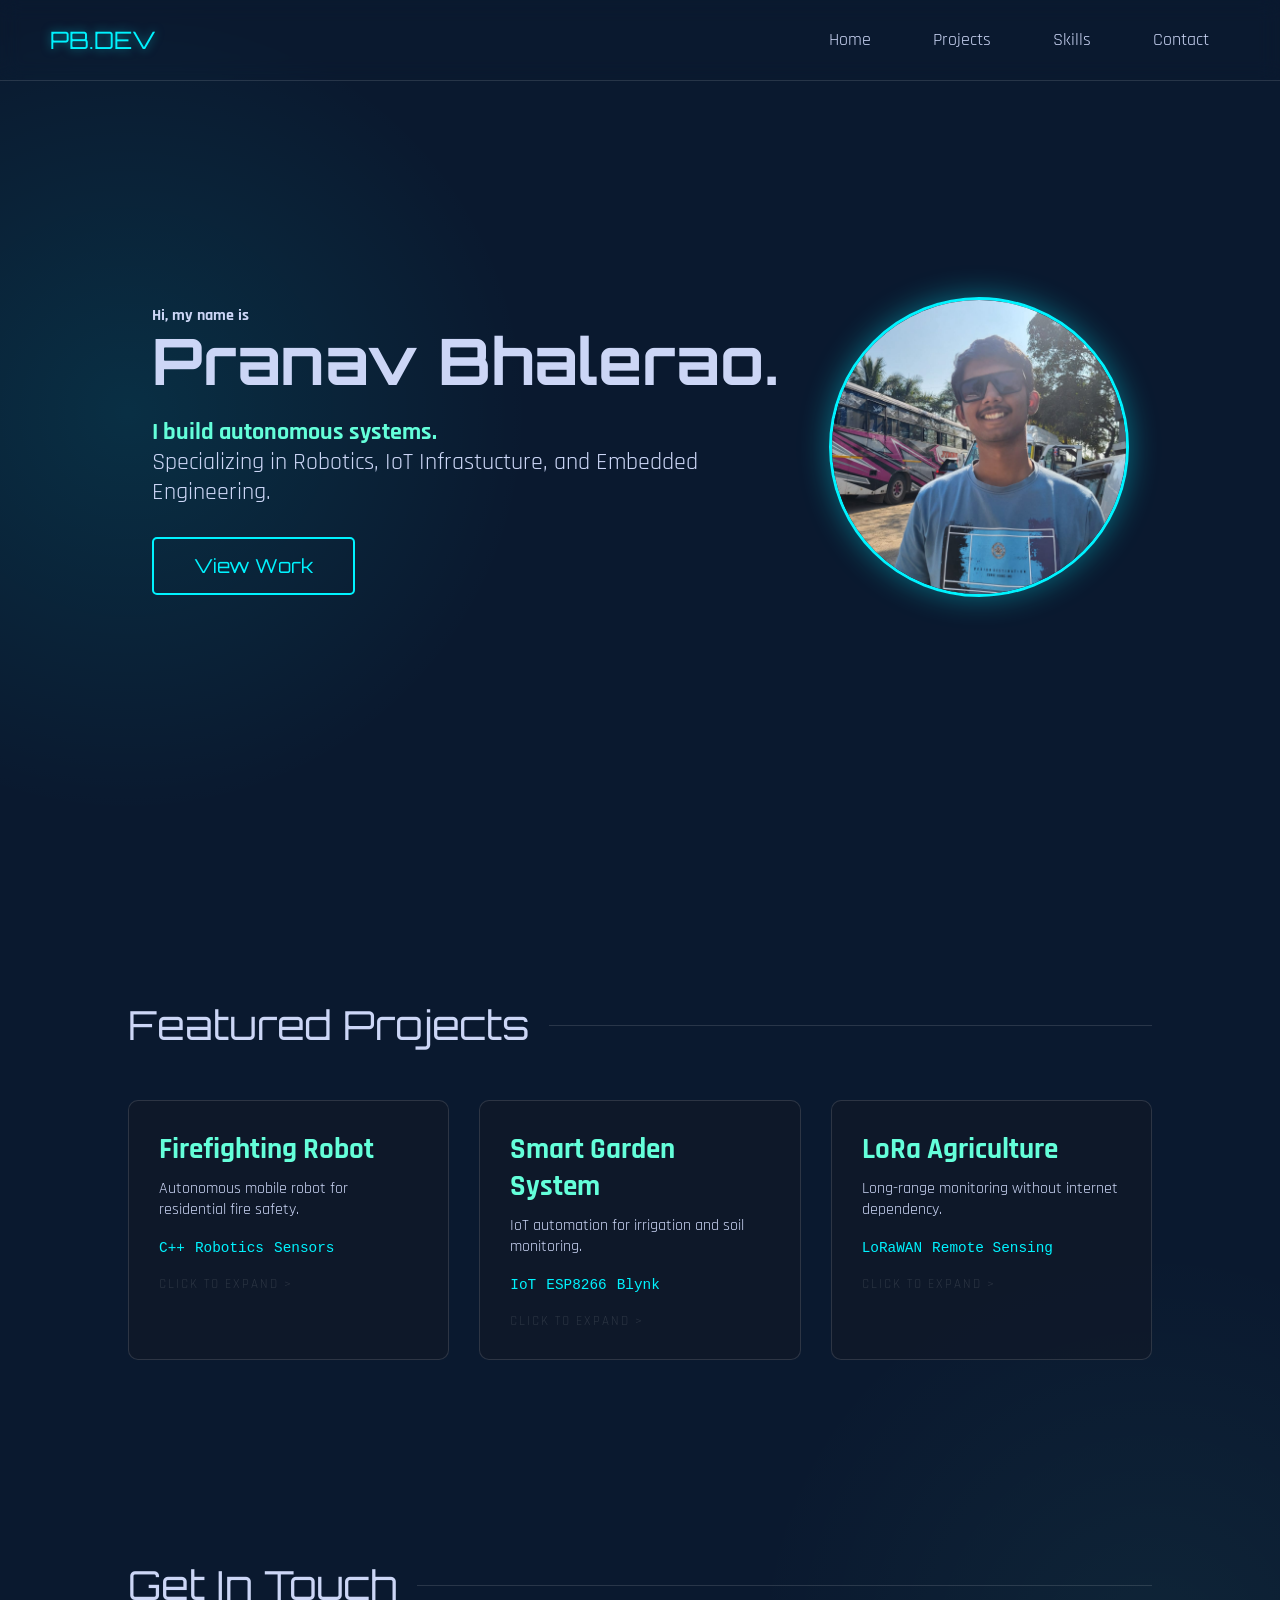
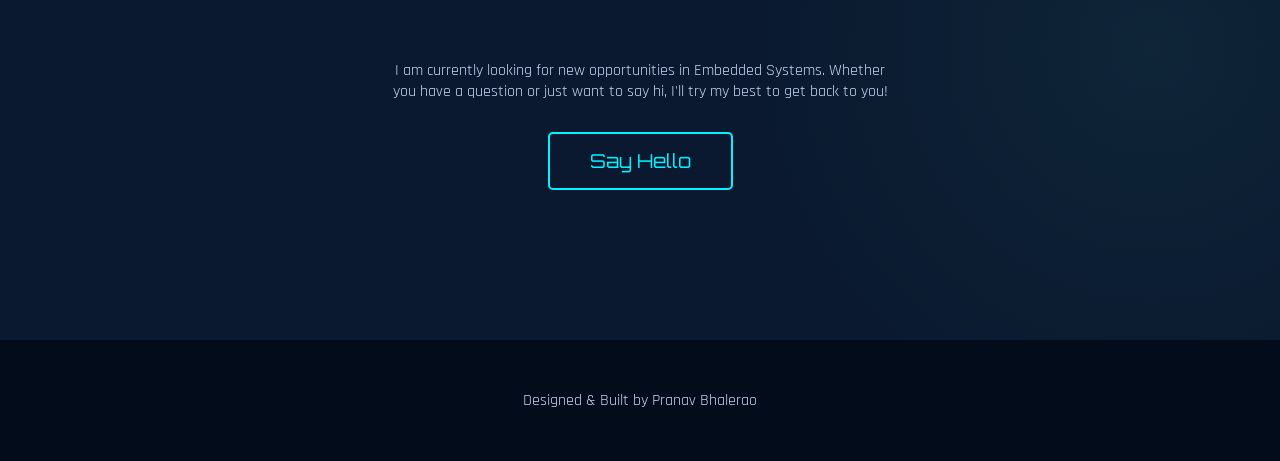
==== index.html @ f773517e "My Portfolio website" ====
<!DOCTYPE html>
<html lang="en">
<head>
    <meta charset="UTF-8">
    <meta name="viewport" content="width=device-width, initial-scale=1.0">
    <title>Pranav Bhalerao | Engineering Portfolio</title>
    <link href="https://fonts.googleapis.com/css2?family=Orbitron:wght@400;700&family=Rajdhani:wght@300;500;700&display=swap" rel="stylesheet">
    <style>
        :root {
            --neon-blue: #00f3ff;
            --deep-blue: #0a192f;
            --glass-bg: rgba(17, 25, 40, 0.75);
            --glass-border: rgba(255, 255, 255, 0.125);
            --text-main: #ccd6f6;
            --text-highlight: #64ffda;
        }

        * {
            margin: 0;
            padding: 0;
            box-sizing: border-box;
        }

        body {
            background-color: var(--deep-blue);
            color: var(--text-main);
            font-family: 'Rajdhani', sans-serif;
            overflow-x: hidden;
            background-image: 
                radial-gradient(circle at 10% 20%, rgba(0, 243, 255, 0.1) 0%, transparent 20%),
                radial-gradient(circle at 90% 80%, rgba(100, 255, 218, 0.05) 0%, transparent 20%);
        }

        /* --- NAVIGATION TABS --- */
        nav {
            position: fixed;
            top: 0;
            width: 100%;
            padding: 20px 50px;
            display: flex;
            justify-content: space-between;
            align-items: center;
            z-index: 1000;
            backdrop-filter: blur(10px);
            border-bottom: 1px solid var(--glass-border);
        }

        .logo {
            font-family: 'Orbitron', sans-serif;
            font-size: 1.5rem;
            color: var(--neon-blue);
            text-shadow: 0 0 10px rgba(0, 243, 255, 0.5);
        }

        .nav-tabs {
            display: flex;
            gap: 20px;
        }

        .nav-link {
            text-decoration: none;
            color: var(--text-main);
            font-size: 1.1rem;
            padding: 8px 20px;
            border: 1px solid transparent;
            border-radius: 4px;
            transition: all 0.3s ease;
            position: relative;
            overflow: hidden;
        }

        .nav-link::before {
            content: '';
            position: absolute;
            top: 0;
            left: -100%;
            width: 100%;
            height: 100%;
            background: linear-gradient(90deg, transparent, rgba(0, 243, 255, 0.2), transparent);
            transition: 0.5s;
        }

        .nav-link:hover::before {
            left: 100%;
        }

        .nav-link:hover {
            color: var(--neon-blue);
            border-color: var(--neon-blue);
            box-shadow: 0 0 15px rgba(0, 243, 255, 0.3);
            background: rgba(0, 243, 255, 0.05);
        }

        /* --- HERO SECTION --- */
        .hero {
            height: 100vh;
            display: flex;
            align-items: center;
            justify-content: center;
            gap: 50px;
            padding: 0 10%;
        }

        .hero-text h1 {
            font-family: 'Orbitron', sans-serif;
            font-size: 4rem;
            line-height: 1.1;
            margin-bottom: 20px;
        }

        .hero-text .highlight {
            color: var(--text-highlight);
        }

        .hero-text p {
            font-size: 1.5rem;
            max-width: 600px;
            margin-bottom: 30px;
        }

        .hero-img-container {
            position: relative;
        }

        .profile-img {
            width: 300px;
            height: 300px;
            object-fit: cover;
            border-radius: 50%;
            border: 3px solid var(--neon-blue);
            box-shadow: 0 0 30px rgba(0, 243, 255, 0.4);
            transition: transform 0.5s ease;
        }

        .profile-img:hover {
            transform: scale(1.05);
            box-shadow: 0 0 50px rgba(0, 243, 255, 0.6);
        }

        /* --- PROJECTS GRID --- */
        .section {
            padding: 100px 10%;
        }

        .section-title {
            font-family: 'Orbitron', sans-serif;
            font-size: 2.5rem;
            margin-bottom: 50px;
            display: flex;
            align-items: center;
            gap: 20px;
        }

        .section-title::after {
            content: "";
            height: 1px;
            flex-grow: 1;
            background: var(--glass-border);
        }

        .projects-grid {
            display: grid;
            grid-template-columns: repeat(auto-fit, minmax(300px, 1fr));
            gap: 30px;
        }

        .project-card {
            background: var(--glass-bg);
            border: 1px solid var(--glass-border);
            border-radius: 10px;
            padding: 30px;
            cursor: pointer;
            transition: all 0.3s ease;
            position: relative;
            overflow: hidden;
        }

        .project-card:hover {
            transform: translateY(-10px);
            border-color: var(--neon-blue);
            box-shadow: 0 10px 30px -10px rgba(2, 12, 27, 0.7);
        }

        .project-card h3 {
            font-size: 1.8rem;
            color: var(--text-highlight);
            margin-bottom: 10px;
        }

        .tech-tags {
            display: flex;
            flex-wrap: wrap;
            gap: 10px;
            margin-top: 20px;
            font-family: 'Share Tech Mono', monospace;
            font-size: 0.9rem;
            color: var(--neon-blue);
        }

        .click-hint {
            margin-top: 20px;
            font-size: 0.8rem;
            color: var(--glass-border);
            text-transform: uppercase;
            letter-spacing: 2px;
        }

        /* --- MODAL (POPUP) --- */
        .modal-overlay {
            position: fixed;
            top: 0;
            left: 0;
            width: 100%;
            height: 100%;
            background: rgba(0, 0, 0, 0.85);
            display: flex;
            justify-content: center;
            align-items: center;
            z-index: 2000;
            opacity: 0;
            pointer-events: none;
            transition: opacity 0.3s ease;
            backdrop-filter: blur(5px);
        }

        .modal-overlay.active {
            opacity: 1;
            pointer-events: auto;
        }

        .modal-content {
            background: #112240;
            width: 80%;
            max-width: 800px;
            padding: 40px;
            border-radius: 15px;
            border: 1px solid var(--neon-blue);
            box-shadow: 0 0 50px rgba(0, 243, 255, 0.2);
            transform: scale(0.9);
            transition: transform 0.3s ease;
            max-height: 90vh;
            overflow-y: auto;
        }

        .modal-overlay.active .modal-content {
            transform: scale(1);
        }

        .close-btn {
            position: absolute;
            top: 20px;
            right: 25px;
            font-size: 2rem;
            color: var(--text-highlight);
            cursor: pointer;
            transition: transform 0.2s;
        }

        .close-btn:hover {
            transform: rotate(90deg);
            color: #fff;
        }

        .modal-body h2 {
            font-family: 'Orbitron', sans-serif;
            color: var(--neon-blue);
            margin-bottom: 20px;
        }

        .modal-body h4 {
            color: var(--text-highlight);
            margin-top: 20px;
            margin-bottom: 10px;
        }

        .modal-body ul {
            padding-left: 20px;
            margin-bottom: 20px;
        }

        .modal-body li {
            margin-bottom: 5px;
        }

        /* --- CONTACT / FOOTER --- */
        footer {
            text-align: center;
            padding: 50px;
            background: #020c1b;
            margin-top: 50px;
        }

        .btn-main {
            padding: 15px 40px;
            background: transparent;
            border: 2px solid var(--neon-blue);
            color: var(--neon-blue);
            font-family: 'Orbitron', sans-serif;
            font-size: 1.2rem;
            text-decoration: none;
            border-radius: 5px;
            transition: all 0.3s ease;
            display: inline-block;
        }

        .btn-main:hover {
            background: rgba(0, 243, 255, 0.1);
            box-shadow: 0 0 20px rgba(0, 243, 255, 0.4);
        }

        /* Responsive */
        @media (max-width: 768px) {
            .hero { flex-direction: column-reverse; text-align: center; height: auto; padding-top: 120px;}
            .nav-tabs { display: none; } /* Could add hamburger menu for mobile */
            h1 { font-size: 2.5rem; }
        }
    </style>
</head>
<body>

    <nav>
        <div class="logo">PB.DEV</div>
        <div class="nav-tabs">
            <a href="#hero" class="nav-link">Home</a>
            <a href="#projects" class="nav-link">Projects</a>
            <a href="#about" class="nav-link">Skills</a>
            <a href="#contact" class="nav-link">Contact</a>
        </div>
    </nav>

    <section id="hero" class="hero">
        <div class="hero-text">
            <h4>Hi, my name is</h4>
            <h1>Pranav Bhalerao.</h1>
            <h2 class="highlight">I build autonomous systems.</h2>
            <p>Specializing in Robotics, IoT Infrastucture, and Embedded Engineering.</p>
            <a href="#projects" class="btn-main">View Work</a>
        </div>
        <div class="hero-img-container">
            <img src="myimg.jpeg" alt="Pranav Bhalerao" class="profile-img">
        </div>
    </section>

    <section id="projects" class="section">
        <div class="section-title">Featured Projects</div>
        
        <div class="projects-grid">
            
            <div class="project-card" onclick="openModal('modal1')">
                <h3>Firefighting Robot</h3>
                <p>Autonomous mobile robot for residential fire safety.</p>
                <div class="tech-tags">
                    <span>C++</span> <span>Robotics</span> <span>Sensors</span>
                </div>
                <div class="click-hint">Click to expand ></div>
            </div>

            <div class="project-card" onclick="openModal('modal2')">
                <h3>Smart Garden System</h3>
                <p>IoT automation for irrigation and soil monitoring.</p>
                <div class="tech-tags">
                    <span>IoT</span> <span>ESP8266</span> <span>Blynk</span>
                </div>
                <div class="click-hint">Click to expand ></div>
            </div>

            <div class="project-card" onclick="openModal('modal3')">
                <h3>LoRa Agriculture</h3>
                <p>Long-range monitoring without internet dependency.</p>
                <div class="tech-tags">
                    <span>LoRaWAN</span> <span>Remote Sensing</span>
                </div>
                <div class="click-hint">Click to expand ></div>
            </div>

        </div>
    </section>

    <section id="contact" class="section" style="text-align: center;">
        <div class="section-title" style="justify-content: center;">Get In Touch</div>
        <p style="max-width: 500px; margin: 0 auto 30px;">I am currently looking for new opportunities in Embedded Systems. Whether you have a question or just want to say hi, I'll try my best to get back to you!</p>
        <a href="mailto:pranav@example.com" class="btn-main">Say Hello</a>
    </section>

    <footer>
        <p>Designed & Built by Pranav Bhalerao</p>
    </footer>

    <div id="modal1" class="modal-overlay" onclick="closeModal('modal1')">
        <div class="modal-content" onclick="event.stopPropagation()">
            <span class="close-btn" onclick="closeModal('modal1')">&times;</span>
            <div class="modal-body">
                <h2>Autonomous Firefighting Robot</h2>
                <p><strong>Published IEEE Xplore | Presented at ICEAMST 2025</strong></p>
                <hr style="border: 0; border-top: 1px solid #333; margin: 15px 0;">
                
                <h4>Problem Statement</h4>
                <p>Traditional firefighting systems are expensive and require human intervention. Small residential fires need a quick, autonomous response to prevent escalation.</p>
                
                <h4>Solution</h4>
                <p>Designed a compact mobile robot that navigates confined spaces, detects fire via thermal/IR sensors, and activates a suppression mechanism automatically.</p>

                <h4>Key Outcomes</h4>
                <ul>
                    <li>Successfully built working prototype.</li>
                    <li>Reduced response time in simulated tests.</li>
                    <li>Research paper published in IEEE.</li>
                </ul>
            </div>
        </div>
    </div>

    <div id="modal2" class="modal-overlay" onclick="closeModal('modal2')">
        <div class="modal-content" onclick="event.stopPropagation()">
            <span class="close-btn" onclick="closeModal('modal2')">&times;</span>
            <div class="modal-body">
                <h2>Smart Garden Automated System</h2>
                <hr style="border: 0; border-top: 1px solid #333; margin: 15px 0;">
                
                <h4>Overview</h4>
                <p>An IoT-based automation project designed to monitor environmental conditions and automate irrigation for plants to reduce water wastage.</p>
                
                <h4>Hardware Used</h4>
                <ul>
                    <li>ESP8266 Microcontroller</li>
                    <li>Soil Moisture Sensor & DHT11</li>
                    <li>Water Pumps</li>
                </ul>

                <h4>Features</h4>
                <p>Real-time dashboard via Blynk, auto-shutoff for water conservation, and LCD status display.</p>
            </div>
        </div>
    </div>

    <div id="modal3" class="modal-overlay" onclick="closeModal('modal3')">
        <div class="modal-content" onclick="event.stopPropagation()">
            <span class="close-btn" onclick="closeModal('modal3')">&times;</span>
            <div class="modal-body">
                <h2>LoRa-Based Remote Agriculture</h2>
                <hr style="border: 0; border-top: 1px solid #333; margin: 15px 0;">
                
                <h4>The Challenge</h4>
                <p>Remote agricultural fields often lack Wi-Fi or cellular coverage, making standard IoT monitoring impossible.</p>
                
                <h4>The Innovation</h4>
                <p>Used LoRa (Long Range) communication technology to transmit sensor data over kilometers without needing the internet. The system involves a Transmitter Node in the field and a Receiver Node at the base station.</p>

                <h4>Skills Demonstrated</h4>
                <ul>
                    <li>Wireless Communication Protocols</li>
                    <li>Low-power embedded design</li>
                    <li>System Architecture</li>
                </ul>
            </div>
        </div>
    </div>

    <script>
        function openModal(modalId) {
            document.getElementById(modalId).classList.add('active');
            document.body.style.overflow = 'hidden'; // Stop background scrolling
        }

        function closeModal(modalId) {
            document.getElementById(modalId).classList.remove('active');
            document.body.style.overflow = 'auto'; // Restore scrolling
        }

        // Close modal if escape key is pressed
        document.addEventListener('keydown', function(event) {
            if (event.key === "Escape") {
                const modals = document.querySelectorAll('.modal-overlay');
                modals.forEach(modal => modal.classList.remove('active'));
                document.body.style.overflow = 'auto';
            }
        });
    </script>
</body>
</html>
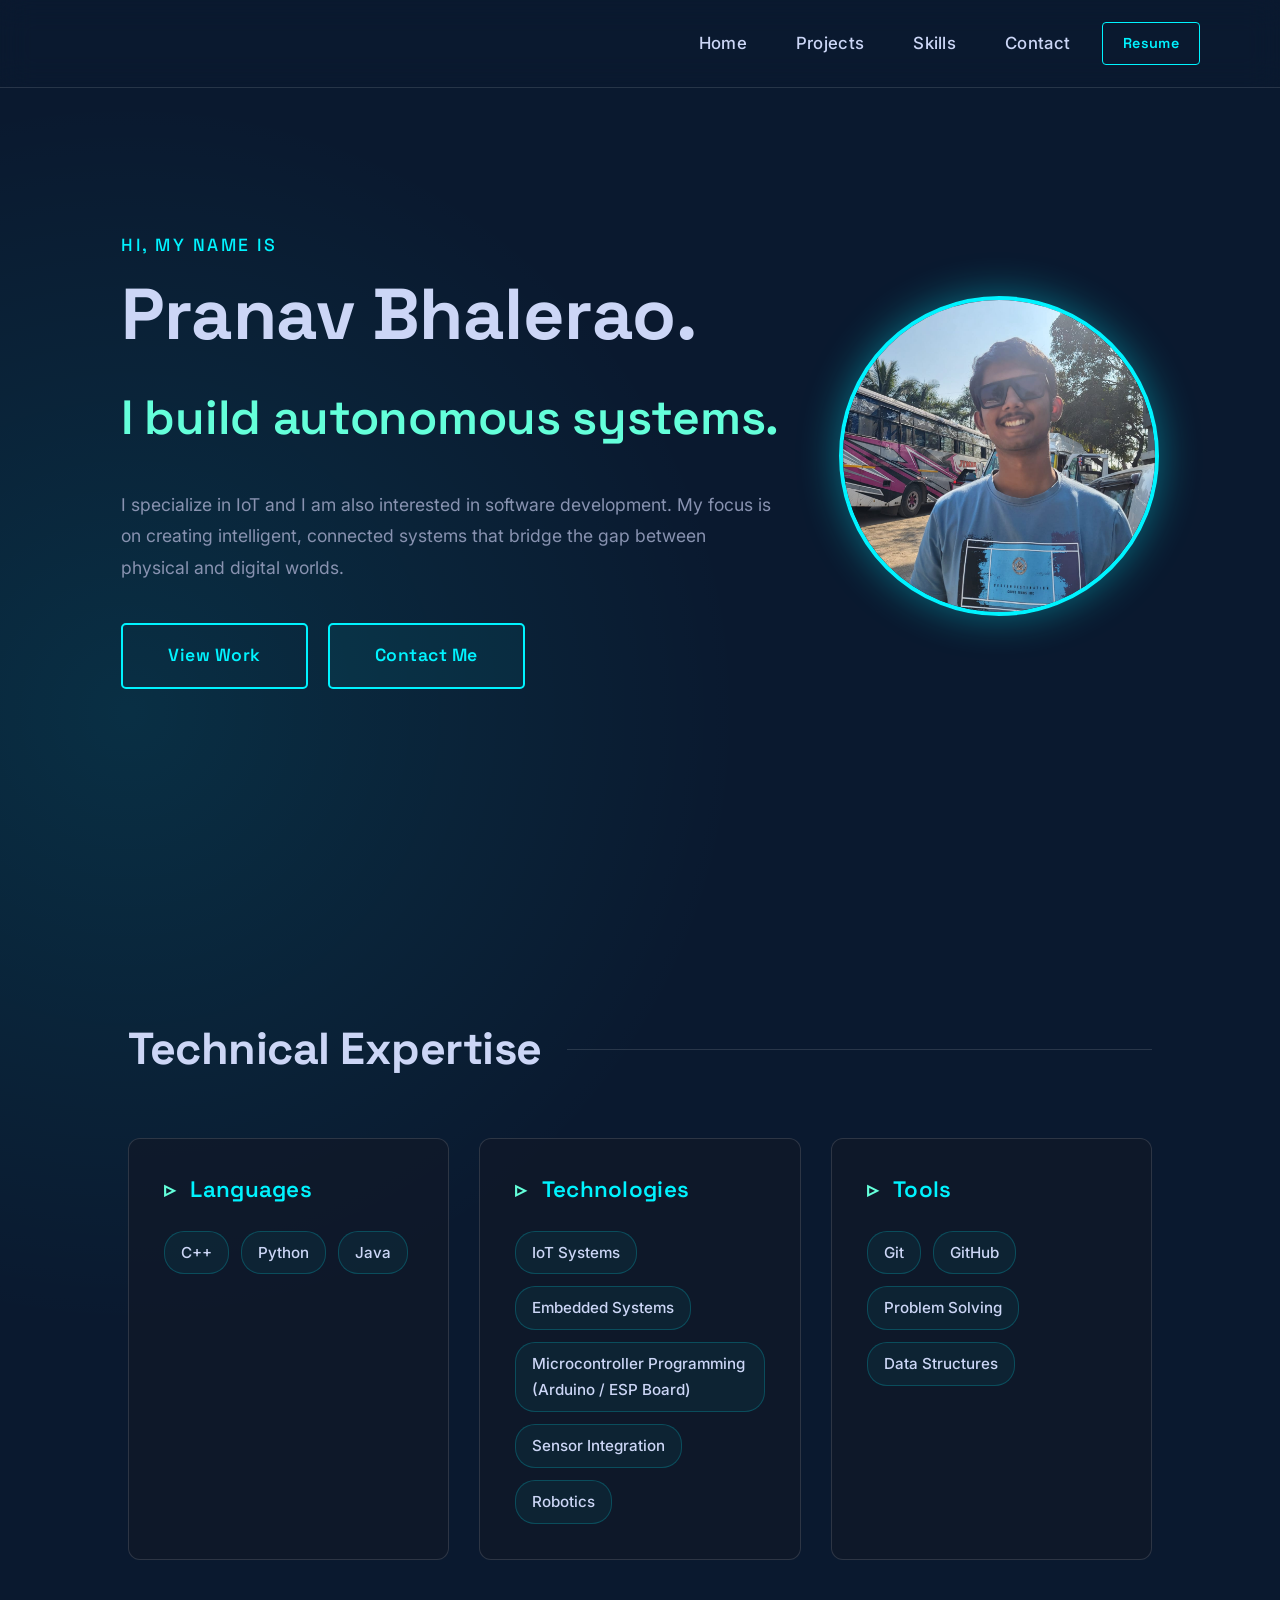
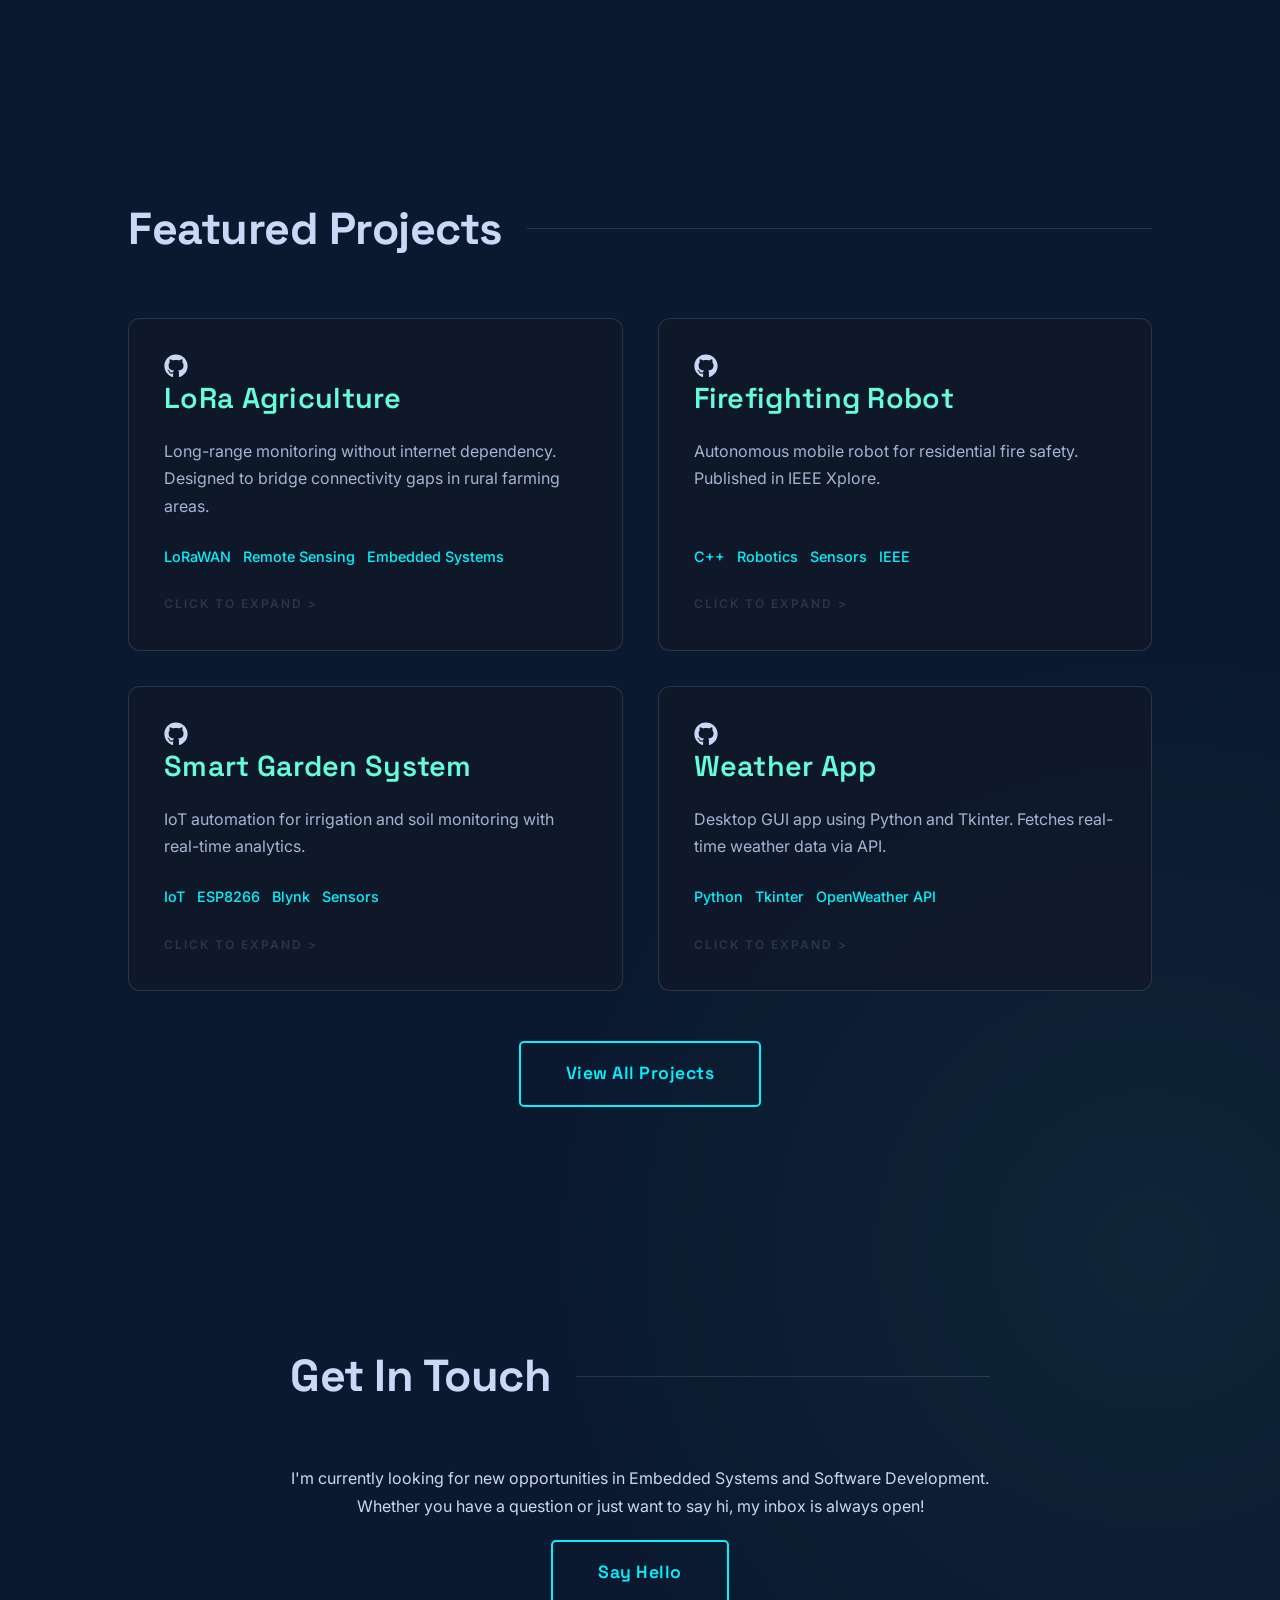
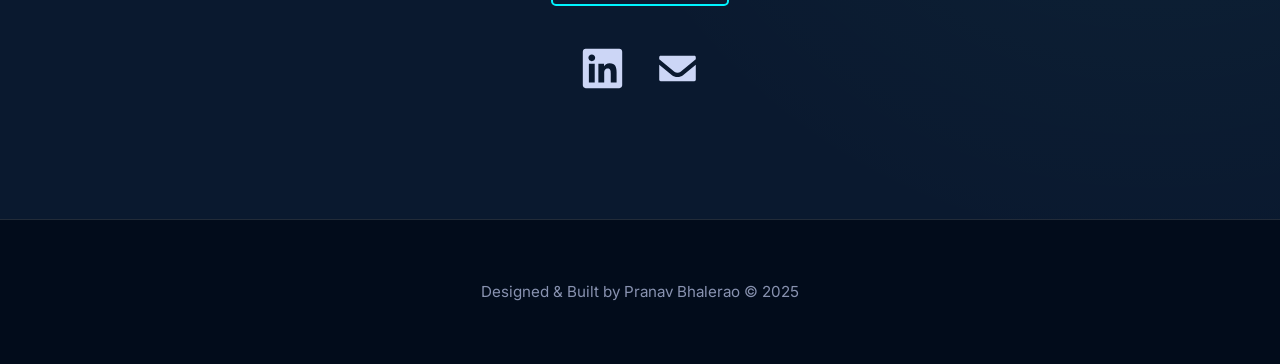
==== commit 2b6eed2f: "Made it more readble" ====
--- a/index.html
+++ b/index.html
@@ -3,328 +3,36 @@
 <head>
     <meta charset="UTF-8">
     <meta name="viewport" content="width=device-width, initial-scale=1.0">
-    <title>Pranav Bhalerao | Engineering Portfolio</title>
-    <link href="https://fonts.googleapis.com/css2?family=Orbitron:wght@400;700&family=Rajdhani:wght@300;500;700&display=swap" rel="stylesheet">
-    <style>
-        :root {
-            --neon-blue: #00f3ff;
-            --deep-blue: #0a192f;
-            --glass-bg: rgba(17, 25, 40, 0.75);
-            --glass-border: rgba(255, 255, 255, 0.125);
-            --text-main: #ccd6f6;
-            --text-highlight: #64ffda;
-        }
-
-        * {
-            margin: 0;
-            padding: 0;
-            box-sizing: border-box;
-        }
-
-        body {
-            background-color: var(--deep-blue);
-            color: var(--text-main);
-            font-family: 'Rajdhani', sans-serif;
-            overflow-x: hidden;
-            background-image: 
-                radial-gradient(circle at 10% 20%, rgba(0, 243, 255, 0.1) 0%, transparent 20%),
-                radial-gradient(circle at 90% 80%, rgba(100, 255, 218, 0.05) 0%, transparent 20%);
-        }
-
-        /* --- NAVIGATION TABS --- */
-        nav {
-            position: fixed;
-            top: 0;
-            width: 100%;
-            padding: 20px 50px;
-            display: flex;
-            justify-content: space-between;
-            align-items: center;
-            z-index: 1000;
-            backdrop-filter: blur(10px);
-            border-bottom: 1px solid var(--glass-border);
-        }
-
-        .logo {
-            font-family: 'Orbitron', sans-serif;
-            font-size: 1.5rem;
-            color: var(--neon-blue);
-            text-shadow: 0 0 10px rgba(0, 243, 255, 0.5);
-        }
-
-        .nav-tabs {
-            display: flex;
-            gap: 20px;
-        }
-
-        .nav-link {
-            text-decoration: none;
-            color: var(--text-main);
-            font-size: 1.1rem;
-            padding: 8px 20px;
-            border: 1px solid transparent;
-            border-radius: 4px;
-            transition: all 0.3s ease;
-            position: relative;
-            overflow: hidden;
-        }
-
-        .nav-link::before {
-            content: '';
-            position: absolute;
-            top: 0;
-            left: -100%;
-            width: 100%;
-            height: 100%;
-            background: linear-gradient(90deg, transparent, rgba(0, 243, 255, 0.2), transparent);
-            transition: 0.5s;
-        }
-
-        .nav-link:hover::before {
-            left: 100%;
-        }
-
-        .nav-link:hover {
-            color: var(--neon-blue);
-            border-color: var(--neon-blue);
-            box-shadow: 0 0 15px rgba(0, 243, 255, 0.3);
-            background: rgba(0, 243, 255, 0.05);
-        }
-
-        /* --- HERO SECTION --- */
-        .hero {
-            height: 100vh;
-            display: flex;
-            align-items: center;
-            justify-content: center;
-            gap: 50px;
-            padding: 0 10%;
-        }
-
-        .hero-text h1 {
-            font-family: 'Orbitron', sans-serif;
-            font-size: 4rem;
-            line-height: 1.1;
-            margin-bottom: 20px;
-        }
-
-        .hero-text .highlight {
-            color: var(--text-highlight);
-        }
-
-        .hero-text p {
-            font-size: 1.5rem;
-            max-width: 600px;
-            margin-bottom: 30px;
-        }
-
-        .hero-img-container {
-            position: relative;
-        }
-
-        .profile-img {
-            width: 300px;
-            height: 300px;
-            object-fit: cover;
-            border-radius: 50%;
-            border: 3px solid var(--neon-blue);
-            box-shadow: 0 0 30px rgba(0, 243, 255, 0.4);
-            transition: transform 0.5s ease;
-        }
-
-        .profile-img:hover {
-            transform: scale(1.05);
-            box-shadow: 0 0 50px rgba(0, 243, 255, 0.6);
-        }
-
-        /* --- PROJECTS GRID --- */
-        .section {
-            padding: 100px 10%;
-        }
-
-        .section-title {
-            font-family: 'Orbitron', sans-serif;
-            font-size: 2.5rem;
-            margin-bottom: 50px;
-            display: flex;
-            align-items: center;
-            gap: 20px;
-        }
-
-        .section-title::after {
-            content: "";
-            height: 1px;
-            flex-grow: 1;
-            background: var(--glass-border);
-        }
-
-        .projects-grid {
-            display: grid;
-            grid-template-columns: repeat(auto-fit, minmax(300px, 1fr));
-            gap: 30px;
-        }
-
-        .project-card {
-            background: var(--glass-bg);
-            border: 1px solid var(--glass-border);
-            border-radius: 10px;
-            padding: 30px;
-            cursor: pointer;
-            transition: all 0.3s ease;
-            position: relative;
-            overflow: hidden;
-        }
-
-        .project-card:hover {
-            transform: translateY(-10px);
-            border-color: var(--neon-blue);
-            box-shadow: 0 10px 30px -10px rgba(2, 12, 27, 0.7);
-        }
-
-        .project-card h3 {
-            font-size: 1.8rem;
-            color: var(--text-highlight);
-            margin-bottom: 10px;
-        }
-
-        .tech-tags {
-            display: flex;
-            flex-wrap: wrap;
-            gap: 10px;
-            margin-top: 20px;
-            font-family: 'Share Tech Mono', monospace;
-            font-size: 0.9rem;
-            color: var(--neon-blue);
-        }
-
-        .click-hint {
-            margin-top: 20px;
-            font-size: 0.8rem;
-            color: var(--glass-border);
-            text-transform: uppercase;
-            letter-spacing: 2px;
-        }
-
-        /* --- MODAL (POPUP) --- */
-        .modal-overlay {
-            position: fixed;
-            top: 0;
-            left: 0;
-            width: 100%;
-            height: 100%;
-            background: rgba(0, 0, 0, 0.85);
-            display: flex;
-            justify-content: center;
-            align-items: center;
-            z-index: 2000;
-            opacity: 0;
-            pointer-events: none;
-            transition: opacity 0.3s ease;
-            backdrop-filter: blur(5px);
-        }
-
-        .modal-overlay.active {
-            opacity: 1;
-            pointer-events: auto;
-        }
-
-        .modal-content {
-            background: #112240;
-            width: 80%;
-            max-width: 800px;
-            padding: 40px;
-            border-radius: 15px;
-            border: 1px solid var(--neon-blue);
-            box-shadow: 0 0 50px rgba(0, 243, 255, 0.2);
-            transform: scale(0.9);
-            transition: transform 0.3s ease;
-            max-height: 90vh;
-            overflow-y: auto;
-        }
-
-        .modal-overlay.active .modal-content {
-            transform: scale(1);
-        }
-
-        .close-btn {
-            position: absolute;
-            top: 20px;
-            right: 25px;
-            font-size: 2rem;
-            color: var(--text-highlight);
-            cursor: pointer;
-            transition: transform 0.2s;
-        }
-
-        .close-btn:hover {
-            transform: rotate(90deg);
-            color: #fff;
-        }
-
-        .modal-body h2 {
-            font-family: 'Orbitron', sans-serif;
-            color: var(--neon-blue);
-            margin-bottom: 20px;
-        }
-
-        .modal-body h4 {
-            color: var(--text-highlight);
-            margin-top: 20px;
-            margin-bottom: 10px;
-        }
-
-        .modal-body ul {
-            padding-left: 20px;
-            margin-bottom: 20px;
-        }
-
-        .modal-body li {
-            margin-bottom: 5px;
-        }
-
-        /* --- CONTACT / FOOTER --- */
-        footer {
-            text-align: center;
-            padding: 50px;
-            background: #020c1b;
-            margin-top: 50px;
-        }
-
-        .btn-main {
-            padding: 15px 40px;
-            background: transparent;
-            border: 2px solid var(--neon-blue);
-            color: var(--neon-blue);
-            font-family: 'Orbitron', sans-serif;
-            font-size: 1.2rem;
-            text-decoration: none;
-            border-radius: 5px;
-            transition: all 0.3s ease;
-            display: inline-block;
-        }
-
-        .btn-main:hover {
-            background: rgba(0, 243, 255, 0.1);
-            box-shadow: 0 0 20px rgba(0, 243, 255, 0.4);
-        }
-
-        /* Responsive */
-        @media (max-width: 768px) {
-            .hero { flex-direction: column-reverse; text-align: center; height: auto; padding-top: 120px;}
-            .nav-tabs { display: none; } /* Could add hamburger menu for mobile */
-            h1 { font-size: 2.5rem; }
-        }
-    </style>
+    <title>Pranav Bhalerao | Autonomous Systems & IoT Engineer</title>
+    <!-- SEO Meta Tags -->
+    <meta name="description" content="Portfolio of Pranav Bhalerao, specializing in autonomous systems, IoT, and embedded engineering.">
+    <!-- Fonts -->
+    <link href="https://fonts.googleapis.com/css2?family=Space+Grotesk:wght@400;500;600;700&family=Inter:wght@400;500;600;700&family=Share+Tech+Mono:wght@400;700&display=swap" rel="stylesheet">
+    <!-- Styles -->
+    <link rel="stylesheet" href="styles.css">
 </head>
 <body>
 
     <nav>
-        <div class="logo">PB.DEV</div>
+        <a href="#hero" class="logo"></a>
         <div class="nav-tabs">
             <a href="#hero" class="nav-link">Home</a>
-            <a href="#projects" class="nav-link">Projects</a>
-            <a href="#about" class="nav-link">Skills</a>
+            <a href="projects.html" class="nav-link">Projects</a>
+            <a href="#skills" class="nav-link">Skills</a>
             <a href="#contact" class="nav-link">Contact</a>
+            <a href="javascript:void(0)" class="btn-resume" onclick="handleResumeDownload()">Resume</a>
+        </div>
+        <button class="hamburger" id="hamburgerBtn" onclick="toggleMobileMenu()">
+            <span></span>
+            <span></span>
+            <span></span>
+        </button>
+        <div class="mobile-menu" id="mobileMenu">
+            <a href="#hero" class="mobile-nav-link" onclick="closeMobileMenu()">Home</a>
+            <a href="projects.html" class="mobile-nav-link" onclick="closeMobileMenu()">Projects</a>
+            <a href="#skills" class="mobile-nav-link" onclick="closeMobileMenu()">Skills</a>
+            <a href="#contact" class="mobile-nav-link" onclick="closeMobileMenu()">Contact</a>
+            <a href="javascript:void(0)" class="mobile-btn-resume" onclick="handleResumeDownload(); closeMobileMenu();">Resume</a>
         </div>
     </nav>
 
@@ -332,12 +40,48 @@
         <div class="hero-text">
             <h4>Hi, my name is</h4>
             <h1>Pranav Bhalerao.</h1>
-            <h2 class="highlight">I build autonomous systems.</h2>
-            <p>Specializing in Robotics, IoT Infrastucture, and Embedded Engineering.</p>
-            <a href="#projects" class="btn-main">View Work</a>
+            <span class="highlight">I build autonomous systems.</span>
+            <p>I specialize in IoT and I am also interested in software development. My focus is on creating intelligent, connected systems that bridge the gap between physical and digital worlds.</p>
+            <div style="display: flex; gap: 20px;">
+                <a href="projects.html" class="btn-main">View Work</a>
+                <a href="#contact" class="btn-main" style="background: rgba(0, 243, 255, 0.05);">Contact Me</a>
+            </div>
         </div>
         <div class="hero-img-container">
             <img src="myimg.jpeg" alt="Pranav Bhalerao" class="profile-img">
+        </div>
+    </section>
+
+    <section id="skills" class="section">
+        <div class="section-title">Technical Expertise</div>
+        <div class="skills-container">
+            <div class="skill-card">
+                <h3>Languages</h3>
+                <div class="skill-list">
+                    <span class="skill-tag">C++</span>
+                    <span class="skill-tag">Python</span>
+                    <span class="skill-tag">Java</span>
+                </div>
+            </div>
+            <div class="skill-card">
+                <h3>Technologies</h3>
+                <div class="skill-list">
+                    <span class="skill-tag">IoT Systems</span>
+                    <span class="skill-tag">Embedded Systems</span>
+                    <span class="skill-tag">Microcontroller Programming (Arduino / ESP Board)</span>
+                    <span class="skill-tag">Sensor Integration</span>
+                    <span class="skill-tag">Robotics</span>
+                </div>
+            </div>
+            <div class="skill-card">
+                <h3>Tools</h3>
+                <div class="skill-list">
+                    <span class="skill-tag">Git</span>
+                    <span class="skill-tag">GitHub</span>
+                    <span class="skill-tag">Problem Solving</span>
+                    <span class="skill-tag">Data Structures</span>
+                </div>
+            </div>
         </div>
     </section>
 
@@ -346,53 +90,120 @@
         
         <div class="projects-grid">
             
-            <div class="project-card" onclick="openModal('modal1')">
+            <div class="project-card" onclick="openModal('modal-lora')">
+                <div class="project-links">
+                    <a href="#" class="github-link" onclick="event.stopPropagation()">
+                        <svg xmlns="http://www.w3.org/2000/svg" viewBox="0 0 496 512" width="24" height="24" fill="currentColor"><path d="M165.9 397.4c0 2-2.3 3.6-5.2 3.6-3.3.3-5.6-1.3-5.6-3.6 0-2 2.3-3.6 5.2-3.6 3-.3 5.6 1.3 5.6 3.6zm-31.1-4.5c-.7 2 1.3 4.3 4.3 4.9 2.6 1 5.6 0 6.2-2s-1.3-4.3-4.3-5.2c-2.6-.7-5.5.3-6.2 2.3zm44.2-1.7c-2.9.7-4.9 2.6-4.6 4.9.3 2 2.9 3.3 5.9 2.6 2.9-.7 4.9-2.6 4.6-4.6-.3-1.9-3-3.2-5.9-2.9zM244.8 8C106.1 8 0 113.3 0 252c0 110.9 69.8 205.8 169.5 239.2 12.8 2.3 17.3-5.6 17.3-12.1 0-6.2-.3-40.4-.3-61.4 0 0-70 15-84.7-29.8 0 0-11.4-29.1-27.8-36.6 0 0-22.9-15.7 1.6-15.4 0 0 24.9 2 38.6 25.8 21.9 38.6 58.6 27.5 72.9 20.9 2.3-16 8.8-27.1 16-33.7-55.9-6.2-112.3-14.3-112.3-110.5 0-27.5 7.6-41.3 23.6-58.9-2.6-6.5-11.1-33.3 2.6-67.9 20.9-6.5 69 27 69 27 20-5.6 41.5-8.5 62.8-8.5s42.8 2.9 62.8 8.5c0 0 48.1-33.6 69-27 13.7 34.7 5.2 61.4 2.6 67.9 16 17.7 25.8 31.5 25.8 58.9 0 96.5-58.9 104.2-114.8 110.5 9.2 7.9 17 22.9 17 46.4 0 33.7-.3 75.4-.3 83.6 0 6.5 4.6 14.4 17.3 12.1C428.2 457.8 496 362.9 496 252 496 113.3 383.5 8 244.8 8zM97.2 352.9c-1.3 1-1 3.3.7 5.2 1.6 1.6 3.9 2.3 5.2 1 1.3-1 1-3.3-.7-5.2-1.6-1.6-3.9-2.3-5.2-1zm-10.8-8.1c-.7 1.3.3 2.9 2.3 3.9 1.6 1 3.6.7 4.3-.7.7-1.3-.3-2.9-2.3-3.9-2-.6-3.6-.3-4.3.7zm32.4 35.6c-1.6 1.3-1 4.3 1.3 6.2 2.3 2.3 5.2 2.6 6.5.7 1.3-1.3.7-4.3-1.3-6.2-2.2-2.3-5.2-2.6-6.5-.7zm-11.4-14.7c-1.6 1-1.6 3.6 0 5.9 1.6 2.3 4.3 3.3 5.6 2.3 1.6-1.3 1.6-3.9 0-6.2-1.4-2.3-4-3.3-5.6-2z"/></svg>
+                    </a>
+                </div>
+                <h3>LoRa Agriculture</h3>
+                <p>Long-range monitoring without internet dependency. Designed to bridge connectivity gaps in rural farming areas.</p>
+                <div class="tech-tags">
+                    <span>LoRaWAN</span> <span>Remote Sensing</span> <span>Embedded Systems</span>
+                </div>
+                <div class="click-hint">Click to expand ></div>
+            </div>
+
+            <div class="project-card" onclick="openModal('modal-fire')">
+                <div class="project-links">
+                    <a href="https://github.com/Pranav-Bhalerao13/Fire_Fighting_Robot.git" target="_blank" class="github-link" onclick="event.stopPropagation()">
+                        <svg xmlns="http://www.w3.org/2000/svg" viewBox="0 0 496 512" width="24" height="24" fill="currentColor"><path d="M165.9 397.4c0 2-2.3 3.6-5.2 3.6-3.3.3-5.6-1.3-5.6-3.6 0-2 2.3-3.6 5.2-3.6 3-.3 5.6 1.3 5.6 3.6zm-31.1-4.5c-.7 2 1.3 4.3 4.3 4.9 2.6 1 5.6 0 6.2-2s-1.3-4.3-4.3-5.2c-2.6-.7-5.5.3-6.2 2.3zm44.2-1.7c-2.9.7-4.9 2.6-4.6 4.9.3 2 2.9 3.3 5.9 2.6 2.9-.7 4.9-2.6 4.6-4.6-.3-1.9-3-3.2-5.9-2.9zM244.8 8C106.1 8 0 113.3 0 252c0 110.9 69.8 205.8 169.5 239.2 12.8 2.3 17.3-5.6 17.3-12.1 0-6.2-.3-40.4-.3-61.4 0 0-70 15-84.7-29.8 0 0-11.4-29.1-27.8-36.6 0 0-22.9-15.7 1.6-15.4 0 0 24.9 2 38.6 25.8 21.9 38.6 58.6 27.5 72.9 20.9 2.3-16 8.8-27.1 16-33.7-55.9-6.2-112.3-14.3-112.3-110.5 0-27.5 7.6-41.3 23.6-58.9-2.6-6.5-11.1-33.3 2.6-67.9 20.9-6.5 69 27 69 27 20-5.6 41.5-8.5 62.8-8.5s42.8 2.9 62.8 8.5c0 0 48.1-33.6 69-27 13.7 34.7 5.2 61.4 2.6 67.9 16 17.7 25.8 31.5 25.8 58.9 0 96.5-58.9 104.2-114.8 110.5 9.2 7.9 17 22.9 17 46.4 0 33.7-.3 75.4-.3 83.6 0 6.5 4.6 14.4 17.3 12.1C428.2 457.8 496 362.9 496 252 496 113.3 383.5 8 244.8 8zM97.2 352.9c-1.3 1-1 3.3.7 5.2 1.6 1.6 3.9 2.3 5.2 1 1.3-1 1-3.3-.7-5.2-1.6-1.6-3.9-2.3-5.2-1zm-10.8-8.1c-.7 1.3.3 2.9 2.3 3.9 1.6 1 3.6.7 4.3-.7.7-1.3-.3-2.9-2.3-3.9-2-.6-3.6-.3-4.3.7zm32.4 35.6c-1.6 1.3-1 4.3 1.3 6.2 2.3 2.3 5.2 2.6 6.5.7 1.3-1.3.7-4.3-1.3-6.2-2.2-2.3-5.2-2.6-6.5-.7zm-11.4-14.7c-1.6 1-1.6 3.6 0 5.9 1.6 2.3 4.3 3.3 5.6 2.3 1.6-1.3 1.6-3.9 0-6.2-1.4-2.3-4-3.3-5.6-2z"/></svg>
+                    </a>
+                </div>
                 <h3>Firefighting Robot</h3>
-                <p>Autonomous mobile robot for residential fire safety.</p>
-                <div class="tech-tags">
-                    <span>C++</span> <span>Robotics</span> <span>Sensors</span>
-                </div>
-                <div class="click-hint">Click to expand ></div>
-            </div>
-
-            <div class="project-card" onclick="openModal('modal2')">
+                <p>Autonomous mobile robot for residential fire safety. Published in IEEE Xplore.</p>
+                <div class="tech-tags">
+                    <span>C++</span> <span>Robotics</span> <span>Sensors</span> <span>IEEE</span>
+                </div>
+                <div class="click-hint">Click to expand ></div>
+            </div>
+
+            <div class="project-card" onclick="openModal('modal-garden')">
+                <div class="project-links">
+                    <a href="https://github.com/Pranav-Bhalerao13/Smart_Gardening_System.git" target="_blank" class="github-link" onclick="event.stopPropagation()">
+                        <svg xmlns="http://www.w3.org/2000/svg" viewBox="0 0 496 512" width="24" height="24" fill="currentColor"><path d="M165.9 397.4c0 2-2.3 3.6-5.2 3.6-3.3.3-5.6-1.3-5.6-3.6 0-2 2.3-3.6 5.2-3.6 3-.3 5.6 1.3 5.6 3.6zm-31.1-4.5c-.7 2 1.3 4.3 4.3 4.9 2.6 1 5.6 0 6.2-2s-1.3-4.3-4.3-5.2c-2.6-.7-5.5.3-6.2 2.3zm44.2-1.7c-2.9.7-4.9 2.6-4.6 4.9.3 2 2.9 3.3 5.9 2.6 2.9-.7 4.9-2.6 4.6-4.6-.3-1.9-3-3.2-5.9-2.9zM244.8 8C106.1 8 0 113.3 0 252c0 110.9 69.8 205.8 169.5 239.2 12.8 2.3 17.3-5.6 17.3-12.1 0-6.2-.3-40.4-.3-61.4 0 0-70 15-84.7-29.8 0 0-11.4-29.1-27.8-36.6 0 0-22.9-15.7 1.6-15.4 0 0 24.9 2 38.6 25.8 21.9 38.6 58.6 27.5 72.9 20.9 2.3-16 8.8-27.1 16-33.7-55.9-6.2-112.3-14.3-112.3-110.5 0-27.5 7.6-41.3 23.6-58.9-2.6-6.5-11.1-33.3 2.6-67.9 20.9-6.5 69 27 69 27 20-5.6 41.5-8.5 62.8-8.5s42.8 2.9 62.8 8.5c0 0 48.1-33.6 69-27 13.7 34.7 5.2 61.4 2.6 67.9 16 17.7 25.8 31.5 25.8 58.9 0 96.5-58.9 104.2-114.8 110.5 9.2 7.9 17 22.9 17 46.4 0 33.7-.3 75.4-.3 83.6 0 6.5 4.6 14.4 17.3 12.1C428.2 457.8 496 362.9 496 252 496 113.3 383.5 8 244.8 8zM97.2 352.9c-1.3 1-1 3.3.7 5.2 1.6 1.6 3.9 2.3 5.2 1 1.3-1 1-3.3-.7-5.2-1.6-1.6-3.9-2.3-5.2-1zm-10.8-8.1c-.7 1.3.3 2.9 2.3 3.9 1.6 1 3.6.7 4.3-.7.7-1.3-.3-2.9-2.3-3.9-2-.6-3.6-.3-4.3.7zm32.4 35.6c-1.6 1.3-1 4.3 1.3 6.2 2.3 2.3 5.2 2.6 6.5.7 1.3-1.3.7-4.3-1.3-6.2-2.2-2.3-5.2-2.6-6.5-.7zm-11.4-14.7c-1.6 1-1.6 3.6 0 5.9 1.6 2.3 4.3 3.3 5.6 2.3 1.6-1.3 1.6-3.9 0-6.2-1.4-2.3-4-3.3-5.6-2z"/></svg>
+                    </a>
+                </div>
                 <h3>Smart Garden System</h3>
-                <p>IoT automation for irrigation and soil monitoring.</p>
-                <div class="tech-tags">
-                    <span>IoT</span> <span>ESP8266</span> <span>Blynk</span>
-                </div>
-                <div class="click-hint">Click to expand ></div>
-            </div>
-
-            <div class="project-card" onclick="openModal('modal3')">
-                <h3>LoRa Agriculture</h3>
-                <p>Long-range monitoring without internet dependency.</p>
-                <div class="tech-tags">
-                    <span>LoRaWAN</span> <span>Remote Sensing</span>
-                </div>
-                <div class="click-hint">Click to expand ></div>
-            </div>
-
-        </div>
-    </section>
-
-    <section id="contact" class="section" style="text-align: center;">
-        <div class="section-title" style="justify-content: center;">Get In Touch</div>
-        <p style="max-width: 500px; margin: 0 auto 30px;">I am currently looking for new opportunities in Embedded Systems. Whether you have a question or just want to say hi, I'll try my best to get back to you!</p>
-        <a href="mailto:pranav@example.com" class="btn-main">Say Hello</a>
+                <p>IoT automation for irrigation and soil monitoring with real-time analytics.</p>
+                <div class="tech-tags">
+                    <span>IoT</span> <span>ESP8266</span> <span>Blynk</span> <span>Sensors</span>
+                </div>
+                <div class="click-hint">Click to expand ></div>
+            </div>
+
+            <div class="project-card" onclick="openModal('modal-weather')">
+                <div class="project-links">
+                    <a href="https://github.com/Pranav-Bhalerao13/Weather-App--Python.git" target="_blank" class="github-link" onclick="event.stopPropagation()">
+                        <svg xmlns="http://www.w3.org/2000/svg" viewBox="0 0 496 512" width="24" height="24" fill="currentColor"><path d="M165.9 397.4c0 2-2.3 3.6-5.2 3.6-3.3.3-5.6-1.3-5.6-3.6 0-2 2.3-3.6 5.2-3.6 3-.3 5.6 1.3 5.6 3.6zm-31.1-4.5c-.7 2 1.3 4.3 4.3 4.9 2.6 1 5.6 0 6.2-2s-1.3-4.3-4.3-5.2c-2.6-.7-5.5.3-6.2 2.3zm44.2-1.7c-2.9.7-4.9 2.6-4.6 4.9.3 2 2.9 3.3 5.9 2.6 2.9-.7 4.9-2.6 4.6-4.6-.3-1.9-3-3.2-5.9-2.9zM244.8 8C106.1 8 0 113.3 0 252c0 110.9 69.8 205.8 169.5 239.2 12.8 2.3 17.3-5.6 17.3-12.1 0-6.2-.3-40.4-.3-61.4 0 0-70 15-84.7-29.8 0 0-11.4-29.1-27.8-36.6 0 0-22.9-15.7 1.6-15.4 0 0 24.9 2 38.6 25.8 21.9 38.6 58.6 27.5 72.9 20.9 2.3-16 8.8-27.1 16-33.7-55.9-6.2-112.3-14.3-112.3-110.5 0-27.5 7.6-41.3 23.6-58.9-2.6-6.5-11.1-33.3 2.6-67.9 20.9-6.5 69 27 69 27 20-5.6 41.5-8.5 62.8-8.5s42.8 2.9 62.8 8.5c0 0 48.1-33.6 69-27 13.7 34.7 5.2 61.4 2.6 67.9 16 17.7 25.8 31.5 25.8 58.9 0 96.5-58.9 104.2-114.8 110.5 9.2 7.9 17 22.9 17 46.4 0 33.7-.3 75.4-.3 83.6 0 6.5 4.6 14.4 17.3 12.1C428.2 457.8 496 362.9 496 252 496 113.3 383.5 8 244.8 8zM97.2 352.9c-1.3 1-1 3.3.7 5.2 1.6 1.6 3.9 2.3 5.2 1 1.3-1 1-3.3-.7-5.2-1.6-1.6-3.9-2.3-5.2-1zm-10.8-8.1c-.7 1.3.3 2.9 2.3 3.9 1.6 1 3.6.7 4.3-.7.7-1.3-.3-2.9-2.3-3.9-2-.6-3.6-.3-4.3.7zm32.4 35.6c-1.6 1.3-1 4.3 1.3 6.2 2.3 2.3 5.2 2.6 6.5.7 1.3-1.3.7-4.3-1.3-6.2-2.2-2.3-5.2-2.6-6.5-.7zm-11.4-14.7c-1.6 1-1.6 3.6 0 5.9 1.6 2.3 4.3 3.3 5.6 2.3 1.6-1.3 1.6-3.9 0-6.2-1.4-2.3-4-3.3-5.6-2z"/></svg>
+                    </a>
+                </div>
+                <h3>Weather App</h3>
+                <p>Desktop GUI app using Python and Tkinter. Fetches real-time weather data via API.</p>
+                <div class="tech-tags">
+                    <span>Python</span> <span>Tkinter</span> <span>OpenWeather API</span>
+                </div>
+                <div class="click-hint">Click to expand ></div>
+            </div>
+
+        </div>
+        <div style="text-align: center; margin-top: 50px;">
+            <a href="projects.html" class="btn-main">View All Projects</a>
+        </div>
+    </section>
+
+    <section id="contact" class="section">
+        <div class="contact-content">
+            <div class="section-title" style="justify-content: center;">Get In Touch</div>
+            <p>I'm currently looking for new opportunities in Embedded Systems and Software Development. Whether you have a question or just want to say hi, my inbox is always open!</p>
+            <a href="mailto:pranavbhalerao1312@gmail.com" class="btn-main" style="margin-top: 20px;">Say Hello</a>
+            
+            <div class="contact-links">
+                <a href="https://www.linkedin.com/in/pranav-bhalerao-781696345/" target="_blank" aria-label="LinkedIn">
+                    <svg xmlns="http://www.w3.org/2000/svg" viewBox="0 0 448 512" class="contact-icon"><path d="M416 32H31.9C14.3 32 0 46.5 0 64.3v383.4C0 465.5 14.3 480 31.9 480H416c17.6 0 32-14.5 32-32.3V64.3c0-17.8-14.4-32.3-32-32.3zM135.4 416H69V202.2h66.5V416zm-33.2-243c-21.3 0-38.5-17.3-38.5-38.5S80.9 96 102.2 96c21.2 0 38.5 17.3 38.5 38.5 0 21.3-17.2 38.5-38.5 38.5zm282.1 243h-66.4V312c0-24.8-.5-56.7-34.5-56.7-34.6 0-39.9 27-39.9 54.9V416h-66.4V202.2h63.7v29.2h.9c8.9-16.8 30.6-34.5 62.9-34.5 67.2 0 79.7 44.3 79.7 101.9V416z"/></svg>
+                </a>
+                <a href="mailto:pranavbhalerao1312@gmail.com" aria-label="Email">
+                    <svg xmlns="http://www.w3.org/2000/svg" viewBox="0 0 512 512" class="contact-icon"><path d="M64 112c-8.8 0-16 7.2-16 16v22.1L220.5 291.7c20.7 17 50.4 17 71.1 0L464 150.1V128c0-8.8-7.2-16-16-16H64zM48 212.2V384c0 8.8 7.2 16 16 16H448c8.8 0 16-7.2 16-16V212.2L322 328.8c-38.4 31.5-93.7 31.5-132 0L48 212.2z"/></svg>
+                </a>
+            </div>
+        </div>
     </section>
 
     <footer>
-        <p>Designed & Built by Pranav Bhalerao</p>
+        <p>Designed & Built by Pranav Bhalerao &copy; 2025</p>
     </footer>
 
-    <div id="modal1" class="modal-overlay" onclick="closeModal('modal1')">
-        <div class="modal-content" onclick="event.stopPropagation()">
-            <span class="close-btn" onclick="closeModal('modal1')">&times;</span>
+    <!-- Modals -->
+    <div id="modal-lora" class="modal-overlay">
+        <div class="modal-content">
+            <span class="close-btn" onclick="closeModal('modal-lora')">&times;</span>
+            <div class="modal-body">
+                <h2>LoRa-Based Remote Agriculture</h2>
+                <hr style="border: 0; border-top: 1px solid var(--glass-border); margin: 15px 0;">
+                
+                <h4>The Challenge</h4>
+                <p>Remote agricultural fields often lack Wi-Fi or cellular coverage, making standard IoT monitoring impossible for deep-field management.</p>
+                
+                <h4>The Innovation</h4>
+                <p>Used LoRa (Long Range) communication technology to transmit sensor data over kilometers without needing the internet. The system involves a Transmitter Node in the field and a Receiver Node at the base station.</p>
+
+                <h4>Skills Demonstrated</h4>
+                <ul>
+                    <li>Wireless Communication Protocols (LoRaWAN)</li>
+                    <li>Low-power embedded design</li>
+                    <li>System Architecture and Data Handling</li>
+                </ul>
+            </div>
+        </div>
+    </div>
+
+    <div id="modal-fire" class="modal-overlay">
+        <div class="modal-content">
+            <span class="close-btn" onclick="closeModal('modal-fire')">&times;</span>
             <div class="modal-body">
                 <h2>Autonomous Firefighting Robot</h2>
                 <p><strong>Published IEEE Xplore | Presented at ICEAMST 2025</strong></p>
-                <hr style="border: 0; border-top: 1px solid #333; margin: 15px 0;">
+                <hr style="border: 0; border-top: 1px solid var(--glass-border); margin: 15px 0;">
                 
                 <h4>Problem Statement</h4>
                 <p>Traditional firefighting systems are expensive and require human intervention. Small residential fires need a quick, autonomous response to prevent escalation.</p>
@@ -402,79 +213,74 @@
 
                 <h4>Key Outcomes</h4>
                 <ul>
-                    <li>Successfully built working prototype.</li>
-                    <li>Reduced response time in simulated tests.</li>
-                    <li>Research paper published in IEEE.</li>
-                </ul>
-            </div>
-        </div>
-    </div>
-
-    <div id="modal2" class="modal-overlay" onclick="closeModal('modal2')">
-        <div class="modal-content" onclick="event.stopPropagation()">
-            <span class="close-btn" onclick="closeModal('modal2')">&times;</span>
+                    <li>Successfully built and tested working prototype.</li>
+                    <li>Reduced response time in simulated fire tests.</li>
+                    <li>Research paper peer-reviewed and published in IEEE.</li>
+                </ul>
+            </div>
+        </div>
+    </div>
+
+    <div id="modal-garden" class="modal-overlay">
+        <div class="modal-content">
+            <span class="close-btn" onclick="closeModal('modal-garden')">&times;</span>
             <div class="modal-body">
                 <h2>Smart Garden Automated System</h2>
-                <hr style="border: 0; border-top: 1px solid #333; margin: 15px 0;">
+                <hr style="border: 0; border-top: 1px solid var(--glass-border); margin: 15px 0;">
                 
                 <h4>Overview</h4>
-                <p>An IoT-based automation project designed to monitor environmental conditions and automate irrigation for plants to reduce water wastage.</p>
+                <p>An IoT-based automation project designed to monitor environmental conditions and automate irrigation for plants to reduce water wastage and improve yield.</p>
                 
                 <h4>Hardware Used</h4>
                 <ul>
                     <li>ESP8266 Microcontroller</li>
-                    <li>Soil Moisture Sensor & DHT11</li>
-                    <li>Water Pumps</li>
+                    <li>Soil Moisture Sensor & DHT11 (Temp/Humidity)</li>
+                    <li>Submersible Water Pumps & Relays</li>
                 </ul>
 
                 <h4>Features</h4>
-                <p>Real-time dashboard via Blynk, auto-shutoff for water conservation, and LCD status display.</p>
-            </div>
-        </div>
-    </div>
-
-    <div id="modal3" class="modal-overlay" onclick="closeModal('modal3')">
-        <div class="modal-content" onclick="event.stopPropagation()">
-            <span class="close-btn" onclick="closeModal('modal3')">&times;</span>
-            <div class="modal-body">
-                <h2>LoRa-Based Remote Agriculture</h2>
-                <hr style="border: 0; border-top: 1px solid #333; margin: 15px 0;">
-                
-                <h4>The Challenge</h4>
-                <p>Remote agricultural fields often lack Wi-Fi or cellular coverage, making standard IoT monitoring impossible.</p>
-                
-                <h4>The Innovation</h4>
-                <p>Used LoRa (Long Range) communication technology to transmit sensor data over kilometers without needing the internet. The system involves a Transmitter Node in the field and a Receiver Node at the base station.</p>
-
-                <h4>Skills Demonstrated</h4>
-                <ul>
-                    <li>Wireless Communication Protocols</li>
-                    <li>Low-power embedded design</li>
-                    <li>System Architecture</li>
-                </ul>
-            </div>
-        </div>
-    </div>
-
-    <script>
-        function openModal(modalId) {
-            document.getElementById(modalId).classList.add('active');
-            document.body.style.overflow = 'hidden'; // Stop background scrolling
-        }
-
-        function closeModal(modalId) {
-            document.getElementById(modalId).classList.remove('active');
-            document.body.style.overflow = 'auto'; // Restore scrolling
-        }
-
-        // Close modal if escape key is pressed
-        document.addEventListener('keydown', function(event) {
-            if (event.key === "Escape") {
-                const modals = document.querySelectorAll('.modal-overlay');
-                modals.forEach(modal => modal.classList.remove('active'));
-                document.body.style.overflow = 'auto';
-            }
-        });
-    </script>
+                <p>Real-time dashboard via Blynk, auto-shutoff for water conservation, and hardware LCD status display for local monitoring.</p>
+            </div>
+        </div>
+    </div>
+
+    <div id="modal-weather" class="modal-overlay">
+        <div class="modal-content">
+            <span class="close-btn" onclick="closeModal('modal-weather')">&times;</span>
+            <div class="modal-body">
+                <h2>Weather App (Python + Tkinter)</h2>
+                <hr style="border: 0; border-top: 1px solid var(--glass-border); margin: 15px 0;">
+                
+                <h4>Overview</h4>
+                <p>A desktop application developed in Python that provides real-time weather information for any city using the OpenWeatherMap API.</p>
+                
+                <h4>Key Features</h4>
+                <ul>
+                    <li>Fetches current temperature, humidity, and weather conditions.</li>
+                    <li>Clean and user-friendly GUI built with Tkinter.</li>
+                    <li>Error handling for invalid city names or network issues.</li>
+                    <li>Visual icons representing weather states (Sunny, Cloudy, Rainy, etc.).</li>
+                </ul>
+
+                <h4>Development Process</h4>
+                <p>Focused on API integration, JSON parsing, and creating a responsive GUI that works smoothly on different screen resolutions.</p>
+            </div>
+        </div>
+    </div>
+
+    <!-- Confirmation Dialog -->
+    <div id="confirmOverlay" class="confirm-overlay">
+        <div class="confirm-box">
+            <h3>Download Resume?</h3>
+            <p>Do you want to download the resume of Pranav Bhalerao?</p>
+            <div class="confirm-buttons">
+                <button class="btn-confirm yes" onclick="downloadResume()">Yes, Download</button>
+                <button class="btn-confirm no" onclick="closeConfirm()">No, Cancel</button>
+            </div>
+        </div>
+    </div>
+
+    <!-- Scripts -->
+    <script src="script.js"></script>
 </body>
 </html>
--- a/styles.css
+++ b/styles.css
@@ -0,0 +1,804 @@
+:root {
+    --neon-blue: #00f3ff;
+    --deep-blue: #0a192f;
+    --glass-bg: rgba(17, 25, 40, 0.75);
+    --glass-border: rgba(255, 255, 255, 0.125);
+    --text-main: #ccd6f6;
+    --text-highlight: #64ffda;
+    --transition: all 0.3s cubic-bezier(0.4, 0, 0.2, 1);
+}
+
+* {
+    margin: 0;
+    padding: 0;
+    box-sizing: border-box;
+}
+
+html {
+    scroll-behavior: smooth;
+}
+
+body {
+    background-color: var(--deep-blue);
+    color: var(--text-main);
+    font-family: 'Inter', sans-serif;
+    font-size: 16px;
+    line-height: 1.7;
+    overflow-x: hidden;
+    background-image: 
+        radial-gradient(circle at 10% 20%, rgba(0, 243, 255, 0.1) 0%, transparent 20%),
+        radial-gradient(circle at 90% 80%, rgba(100, 255, 218, 0.05) 0%, transparent 20%);
+}
+
+/* --- NAVIGATION --- */
+
+nav {
+    position: fixed;
+    top: 0;
+    width: 100%;
+     padding: 20px 80px;
+    justify-content: space-between;
+    display: flex;
+    justify-content: space-between;
+    align-items: center;
+    z-index: 1000;
+    backdrop-filter: blur(15px);
+    -webkit-backdrop-filter: blur(15px);
+    border-bottom: 1px solid var(--glass-border);
+}
+
+.logo {
+    font-family: 'Space Grotesk', sans-serif;
+    font-size: 1.7rem;
+    color: var(--neon-blue);
+    text-shadow: 0 0 10px rgba(0, 243, 255, 0.5);
+    text-decoration: none;
+    font-weight: 700;
+    letter-spacing: 0.5px;
+}
+
+.nav-tabs {
+    display: flex;
+    gap: 15px;
+    align-items: center;
+}
+
+.nav-link {
+    text-decoration: none;
+    color: var(--text-main);
+    font-family: 'Inter', sans-serif;
+    font-size: 1.05rem;
+    padding: 8px 16px;
+    border: 1px solid transparent;
+    border-radius: 4px;
+    transition: var(--transition);
+    position: relative;
+    overflow: hidden;
+    font-weight: 500;
+    letter-spacing: 0.3px;
+}
+
+.nav-link::before {
+    content: '';
+    position: absolute;
+    top: 0;
+    left: -100%;
+    width: 100%;
+    height: 100%;
+    background: linear-gradient(90deg, transparent, rgba(0, 243, 255, 0.2), transparent);
+    transition: 0.5s;
+}
+
+.nav-link:hover::before {
+    left: 100%;
+}
+
+.nav-link:hover {
+    color: var(--neon-blue);
+    border-color: var(--neon-blue);
+    box-shadow: 0 0 15px rgba(0, 243, 255, 0.3);
+    background: rgba(0, 243, 255, 0.05);
+}
+
+.btn-resume {
+    padding: 8px 20px;
+    border: 1px solid var(--neon-blue);
+    border-radius: 4px;
+    color: var(--neon-blue);
+    text-decoration: none;
+    font-family: 'Space Grotesk', sans-serif;
+    font-size: 0.9rem;
+    font-weight: 600;
+    transition: var(--transition);
+    letter-spacing: 0.3px;
+}
+
+.btn-resume:hover {
+    background: rgba(0, 243, 255, 0.1);
+    box-shadow: 0 0 15px rgba(0, 243, 255, 0.3);
+}
+
+/* --- HAMBURGER MENU --- */
+.hamburger {
+    display: none;
+    flex-direction: column;
+    background: none;
+    border: none;
+    cursor: pointer;
+    z-index: 1001;
+    padding: 5px;
+}
+
+.hamburger span {
+    width: 25px;
+    height: 3px;
+    background-color: var(--neon-blue);
+    margin: 5px 0;
+    transition: var(--transition);
+    border-radius: 2px;
+}
+
+.hamburger.active span:nth-child(1) {
+    transform: rotate(45deg) translate(10px, 10px);
+}
+
+.hamburger.active span:nth-child(2) {
+    opacity: 0;
+}
+
+.hamburger.active span:nth-child(3) {
+    transform: rotate(-45deg) translate(7px, -7px);
+}
+
+/* --- MOBILE MENU --- */
+.mobile-menu {
+    display: none;
+    position: absolute;
+    top: 70px;
+    right: 0;
+    background: var(--glass-bg);
+    border: 1px solid var(--glass-border);
+    border-radius: 8px;
+    backdrop-filter: blur(15px);
+    -webkit-backdrop-filter: blur(15px);
+    flex-direction: column;
+    gap: 0;
+    min-width: 220px;
+    z-index: 999;
+    opacity: 0;
+    transform: translateY(-10px) scaleY(0.95);
+    transition: all 0.3s cubic-bezier(0.34, 1.56, 0.64, 1);
+    pointer-events: none;
+    margin-right: 20px;
+    box-shadow: 0 10px 30px rgba(0, 243, 255, 0.1);
+}
+
+.mobile-menu.active {
+    display: flex;
+    opacity: 1;
+    transform: translateY(0) scaleY(1);
+    pointer-events: auto;
+}
+
+.mobile-nav-link {
+    text-decoration: none;
+    color: var(--text-main);
+    font-family: 'Inter', sans-serif;
+    font-size: 1rem;
+    padding: 14px 20px;
+    border: none;
+    transition: var(--transition);
+    position: relative;
+    overflow: hidden;
+    font-weight: 500;
+    letter-spacing: 0.3px;
+    border-bottom: 1px solid rgba(255, 255, 255, 0.05);
+    display: block;
+    text-align: left;
+}
+
+.mobile-nav-link:last-of-type {
+    border-bottom: none;
+}
+
+.mobile-nav-link::before {
+    content: '';
+    position: absolute;
+    top: 0;
+    left: -100%;
+    width: 100%;
+    height: 100%;
+    background: rgba(0, 243, 255, 0.1);
+    transition: 0.3s;
+}
+
+.mobile-nav-link:hover::before {
+    left: 100%;
+}
+
+.mobile-nav-link:hover {
+    color: var(--neon-blue);
+}
+
+.mobile-btn-resume {
+    text-decoration: none;
+    color: var(--neon-blue);
+    font-family: 'Space Grotesk', sans-serif;
+    font-size: 0.95rem;
+    padding: 12px 20px;
+    border: 1px solid var(--neon-blue);
+    margin: 12px;
+    border-radius: 4px;
+    transition: var(--transition);
+    display: block;
+    text-align: center;
+    font-weight: 600;
+    letter-spacing: 0.3px;
+}
+
+.mobile-btn-resume:hover {
+    background: rgba(0, 243, 255, 0.1);
+    box-shadow: 0 0 15px rgba(0, 243, 255, 0.3);
+}
+
+/* --- HERO SECTION --- */
+.hero {
+    height: 100vh;
+    display: flex;
+    align-items: center;
+    justify-content: center;
+    gap: 60px;
+    padding-top: 20px;
+}
+
+.hero-text h4 {
+    color: var(--neon-blue);
+    font-family: 'Space Grotesk', sans-serif;
+    font-size: 1.1rem;
+    margin-bottom: 10px;
+    letter-spacing: 2.5px;
+    font-weight: 500;
+    text-transform: uppercase;
+}
+
+.hero-text h1 {
+    font-family: 'Space Grotesk', sans-serif;
+    font-size: 4.5rem;
+    line-height: 1.2;
+    margin-bottom: 20px;
+    color: var(--text-main);
+    font-weight: 700;
+    letter-spacing: -0.5px;
+}
+
+.hero-text .highlight {
+    color: var(--text-highlight);
+    font-family: 'Space Grotesk', sans-serif;
+    font-size: 3rem;
+    margin-bottom: 30px;
+    display: block;
+    font-weight: 600;
+    letter-spacing: -0.3px;
+}
+
+.hero-text p {
+    font-family: 'Inter', sans-serif;
+    font-size: 1.1rem;
+    line-height: 1.8;
+    max-width: 650px;
+    margin-bottom: 40px;
+    color: #8892b0;
+    font-weight: 400;
+}
+
+.hero-img-container {
+    position: relative;
+    flex-shrink: 0;
+}
+
+.profile-img {
+    width: 320px;
+    height: 320px;
+    object-fit: cover;
+    border-radius: 50%;
+    border: 4px solid var(--neon-blue);
+    box-shadow: 0 0 40px rgba(0, 243, 255, 0.4);
+    transition: transform 0.5s cubic-bezier(0.175, 0.885, 0.32, 1.275);
+}
+
+.profile-img:hover {
+    transform: scale(1.05);
+    box-shadow: 0 0 60px rgba(0, 243, 255, 0.6);
+}
+
+/* --- SECTIONS --- */
+.section {
+    padding: 120px 10%;
+    max-width: 1400px;
+    margin: 0 auto;
+}
+
+.section-title {
+    font-family: 'Space Grotesk', sans-serif;
+    font-size: 2.8rem;
+    line-height: 1.3;
+    margin-bottom: 60px;
+    display: flex;
+    align-items: center;
+    gap: 25px;
+    color: var(--text-main);
+    font-weight: 700;
+    letter-spacing: -0.5px;
+}
+
+.section-title::after {
+    content: "";
+    height: 1px;
+    flex-grow: 1;
+    background: var(--glass-border);
+}
+
+/* --- SKILLS SECTION --- */
+.skills-container {
+    display: grid;
+    grid-template-columns: repeat(auto-fit, minmax(300px, 1fr));
+    gap: 30px;
+}
+
+.skill-card {
+    background: var(--glass-bg);
+    border: 1px solid var(--glass-border);
+    border-radius: 12px;
+    padding: 35px;
+    transition: var(--transition);
+    font-family: 'Inter', sans-serif;
+}
+
+.skill-card:hover {
+    border-color: var(--neon-blue);
+    box-shadow: 0 10px 30px -10px rgba(0, 243, 255, 0.15);
+    transform: translateY(-5px);
+}
+
+.skill-card h3 {
+    font-family: 'Space Grotesk', sans-serif;
+    color: var(--neon-blue);
+    font-size: 1.4rem;
+    line-height: 1.4;
+    margin-bottom: 25px;
+    display: flex;
+    align-items: center;
+    gap: 15px;
+    font-weight: 600;
+    letter-spacing: 0.3px;
+}
+
+.skill-card h3::before {
+    content: '▹';
+    color: var(--text-highlight);
+}
+
+.skill-list {
+    display: flex;
+    flex-wrap: wrap;
+    gap: 12px;
+}
+
+.skill-tag {
+    padding: 8px 16px;
+    background: rgba(0, 243, 255, 0.05);
+    border: 1px solid rgba(0, 243, 255, 0.2);
+    border-radius: 20px;
+    font-family: 'Inter', sans-serif;
+    font-size: 0.95rem;
+    color: var(--text-main);
+    transition: var(--transition);
+    font-weight: 500;
+}
+
+.skill-tag:hover {
+    background: rgba(0, 243, 255, 0.15);
+    border-color: var(--neon-blue);
+    color: var(--neon-blue);
+    box-shadow: 0 0 10px rgba(0, 243, 255, 0.2);
+}
+
+/* --- PROJECTS GRID --- */
+.projects-grid {
+    display: grid;
+    grid-template-columns: repeat(auto-fit, minmax(320px, 1fr));
+    gap: 35px;
+}
+
+.project-card {
+    background: var(--glass-bg);
+    border: 1px solid var(--glass-border);
+    border-radius: 12px;
+    padding: 35px;
+    cursor: pointer;
+    transition: var(--transition);
+    position: relative;
+    overflow: hidden;
+    display: flex;
+    flex-direction: column;
+    font-family: 'Inter', sans-serif;
+}
+
+.project-card:hover {
+    transform: translateY(-10px);
+    border-color: var(--neon-blue);
+    box-shadow: 0 20px 40px -15px rgba(2, 12, 27, 0.8);
+}
+
+.project-card h3 {
+    font-family: 'Space Grotesk', sans-serif;
+    font-size: 1.8rem;
+    line-height: 1.4;
+    color: var(--text-highlight);
+    margin-bottom: 20px;
+    font-weight: 600;
+    letter-spacing: 0.3px;
+}
+
+.project-card p {
+    font-family: 'Inter', sans-serif;
+    color: #a8b2d1;
+    font-size: 1rem;
+    line-height: 1.7;
+    margin-bottom: 25px;
+    flex-grow: 1;
+    font-weight: 400;
+}
+
+.tech-tags {
+    display: flex;
+    flex-wrap: wrap;
+    gap: 12px;
+    margin-bottom: 25px;
+    font-family: 'Inter', sans-serif;
+    font-size: 0.9rem;
+    color: var(--neon-blue);
+    font-weight: 500;
+}
+
+.project-links {
+    display: flex;
+    gap: 20px;
+    align-items: center;
+}
+
+.github-link {
+    color: var(--text-main);
+    text-decoration: none;
+    font-size: 1.5rem;
+    transition: var(--transition);
+    display: flex;
+    align-items: center;
+}
+
+.github-link:hover {
+    color: var(--neon-blue);
+    transform: translateY(-2px);
+}
+
+.click-hint {
+    font-family: 'Inter', sans-serif;
+    font-size: 0.75rem;
+    color: var(--glass-border);
+    text-transform: uppercase;
+    letter-spacing: 2px;
+    margin-top: auto;
+    font-weight: 600;
+}
+
+/* --- CONTACT SECTION --- */
+.contact-content {
+    text-align: center;
+    max-width: 700px;
+    margin: 0 auto;
+}
+
+.contact-links {
+    display: flex;
+    justify-content: center;
+    gap: 30px;
+    margin-top: 40px;
+}
+
+.contact-icon {
+    width: 45px;
+    height: 45px;
+    fill: var(--text-main);
+    transition: var(--transition);
+}
+
+.contact-icon:hover {
+    fill: var(--neon-blue);
+    transform: translateY(-5px);
+    filter: drop-shadow(0 0 10px rgba(0, 243, 255, 0.5));
+}
+
+/* --- MODAL --- */
+.modal-overlay {
+    position: fixed;
+    top: 0;
+    left: 0;
+    width: 100%;
+    height: 100%;
+    background: rgba(2, 12, 27, 0.85);
+    display: flex;
+    justify-content: center;
+    align-items: center;
+    z-index: 2000;
+    opacity: 0;
+    pointer-events: none;
+    transition: opacity 0.4s ease;
+    backdrop-filter: blur(8px);
+    -webkit-backdrop-filter: blur(8px);
+}
+
+.modal-overlay.active {
+    opacity: 1;
+    pointer-events: auto;
+}
+
+.modal-content {
+    background: #112240;
+    width: 90%;
+    max-width: 850px;
+    padding: 50px;
+    border-radius: 20px;
+    border: 1px solid var(--neon-blue);
+    box-shadow: 0 0 50px rgba(0, 243, 255, 0.2);
+    transform: scale(0.9) translateY(20px);
+    transition: all 0.4s cubic-bezier(0.34, 1.56, 0.64, 1);
+    max-height: 85vh;
+    overflow-y: auto;
+    position: relative;
+}
+
+.modal-overlay.active .modal-content {
+    transform: scale(1) translateY(0);
+}
+
+.close-btn {
+    position: absolute;
+    top: 25px;
+    right: 30px;
+    font-size: 2.5rem;
+    color: var(--text-highlight);
+    cursor: pointer;
+    transition: var(--transition);
+    line-height: 1;
+}
+
+.close-btn:hover {
+    transform: rotate(90deg);
+    color: #fff;
+}
+
+.modal-body h2 {
+    font-family: 'Space Grotesk', sans-serif;
+    color: var(--neon-blue);
+    margin-bottom: 25px;
+    font-size: 2.2rem;
+    line-height: 1.3;
+    font-weight: 700;
+    letter-spacing: -0.3px;
+}
+
+.modal-body h4 {
+    font-family: 'Space Grotesk', sans-serif;
+    color: var(--text-highlight);
+    margin-top: 30px;
+    margin-bottom: 15px;
+    font-size: 1.2rem;
+    line-height: 1.4;
+    font-weight: 600;
+    letter-spacing: 0.3px;
+}
+
+.modal-body p {
+    font-family: 'Inter', sans-serif;
+    color: #a8b2d1;
+    font-size: 1rem;
+    line-height: 1.8;
+    margin-bottom: 18px;
+    font-weight: 400;
+}
+
+.modal-body ul {
+    padding-left: 25px;
+    margin-bottom: 25px;
+    line-height: 1.8;
+}
+
+.modal-body li {
+    font-family: 'Inter', sans-serif;
+    margin-bottom: 12px;
+    color: #a8b2d1;
+    list-style-type: '▹ ';
+    padding-left: 10px;
+    font-size: 1rem;
+    line-height: 1.7;
+    font-weight: 400;
+}
+
+/* --- FOOTER --- */
+footer {
+    text-align: center;
+    padding: 60px 20px;
+    background: #020c1b;
+    border-top: 1px solid var(--glass-border);
+}
+
+footer p {
+    font-family: 'Inter', sans-serif;
+    color: #8892b0;
+    font-size: 0.95rem;
+    line-height: 1.6;
+    font-weight: 400;
+}
+
+.btn-main {
+    padding: 16px 45px;
+    background: transparent;
+    border: 2px solid var(--neon-blue);
+    color: var(--neon-blue);
+    font-family: 'Space Grotesk', sans-serif;
+    font-size: 1.1rem;
+    font-weight: 600;
+    text-decoration: none;
+    border-radius: 5px;
+    transition: var(--transition);
+    display: inline-block;
+    cursor: pointer;
+    letter-spacing: 0.5px;
+}
+
+.btn-main:hover {
+    background: rgba(0, 243, 255, 0.1);
+    box-shadow: 0 0 25px rgba(0, 243, 255, 0.4);
+    transform: translateY(-3px);
+}
+
+/* --- CUSTOM CONFIRMATION DIALOG --- */
+.confirm-overlay {
+    position: fixed;
+    top: 0;
+    left: 0;
+    width: 100%;
+    height: 100%;
+    background: rgba(2, 12, 27, 0.9);
+    display: flex;
+    justify-content: center;
+    align-items: center;
+    z-index: 3000;
+    opacity: 0;
+    pointer-events: none;
+    transition: opacity 0.3s;
+    backdrop-filter: blur(10px);
+}
+
+.confirm-overlay.active {
+    opacity: 1;
+    pointer-events: auto;
+}
+
+.confirm-box {
+    background: #112240;
+    padding: 40px;
+    border-radius: 15px;
+    border: 1px solid var(--neon-blue);
+    text-align: center;
+    max-width: 450px;
+    transform: scale(0.9);
+    transition: transform 0.3s;
+}
+
+.confirm-overlay.active .confirm-box {
+    transform: scale(1);
+}
+
+.confirm-box h3 {
+    font-family: 'Space Grotesk', sans-serif;
+    margin-bottom: 20px;
+    color: var(--text-highlight);
+    font-size: 1.3rem;
+    font-weight: 600;
+    letter-spacing: 0.3px;
+}
+
+.confirm-box p {
+    margin-bottom: 30px;
+    font-family: 'Inter', sans-serif;
+    font-size: 1rem;
+    line-height: 1.7;
+    color: #a8b2d1;
+    font-weight: 400;
+}
+
+.confirm-buttons {
+    display: flex;
+    justify-content: center;
+    gap: 20px;
+}
+
+.btn-confirm {
+    padding: 10px 30px;
+    border: 1px solid var(--neon-blue);
+    background: transparent;
+    color: var(--neon-blue);
+    cursor: pointer;
+    font-family: 'Space Grotesk', sans-serif;
+    font-weight: 600;
+    font-size: 0.95rem;
+    border-radius: 4px;
+    transition: var(--transition);
+    letter-spacing: 0.3px;
+}
+
+.btn-confirm.yes:hover {
+    background: var(--neon-blue);
+    color: #020c1b;
+}
+
+.btn-confirm.no:hover {
+    background: rgba(255, 255, 255, 0.1);
+    border-color: #fff;
+    color: #fff;
+}
+
+/* --- RESPONSIVENESS --- */
+@media (max-width: 1024px) {
+    .hero { gap: 40px; padding: 0 5%; }
+    .hero-text h1 { font-size: 3.5rem; line-height: 1.2; }
+    .hero-text .highlight { font-size: 2.2rem; line-height: 1.2; }
+    .profile-img { width: 280px; height: 280px; }
+    .section-title { font-size: 2.5rem; }
+}
+
+@media (max-width: 768px) {
+    nav { 
+        padding: 15px 5%; 
+        justify-content: space-between;
+    }
+    
+    .logo { font-size: 1.5rem; }
+    
+    .nav-tabs { display: none; }
+    
+    .hamburger { 
+        display: flex;
+    }
+    
+    .hero { 
+        flex-direction: column-reverse; 
+        text-align: center; 
+        height: auto; 
+        padding-top: 140px; 
+        padding-bottom: 80px;
+    }
+    
+    body { font-size: 14px; }
+    .hero-text h1 { font-size: 2.8rem; line-height: 1.2; }
+    .hero-text .highlight { font-size: 1.8rem; line-height: 1.2; }
+    .hero-text p { font-size: 1rem; line-height: 1.7; margin: 0 auto 30px; }
+    
+    .section { padding: 80px 5%; }
+    .section-title { font-size: 2.2rem; line-height: 1.3; margin-bottom: 50px; }
+    
+    .profile-img { width: 220px; height: 220px; }
+    
+    .projects-grid { grid-template-columns: 1fr; }
+    .skills-container { grid-template-columns: 1fr; }
+    
+    .project-card h3 { font-size: 1.5rem; }
+    .project-card p { font-size: 0.95rem; }
+    .skill-card h3 { font-size: 1.2rem; }
+    
+    .modal-content { padding: 30px; }
+    .modal-body h2 { font-size: 1.8rem; line-height: 1.3; }
+    .modal-body h4 { font-size: 1.1rem; }
+    .modal-body p { font-size: 0.95rem; line-height: 1.7; }
+}
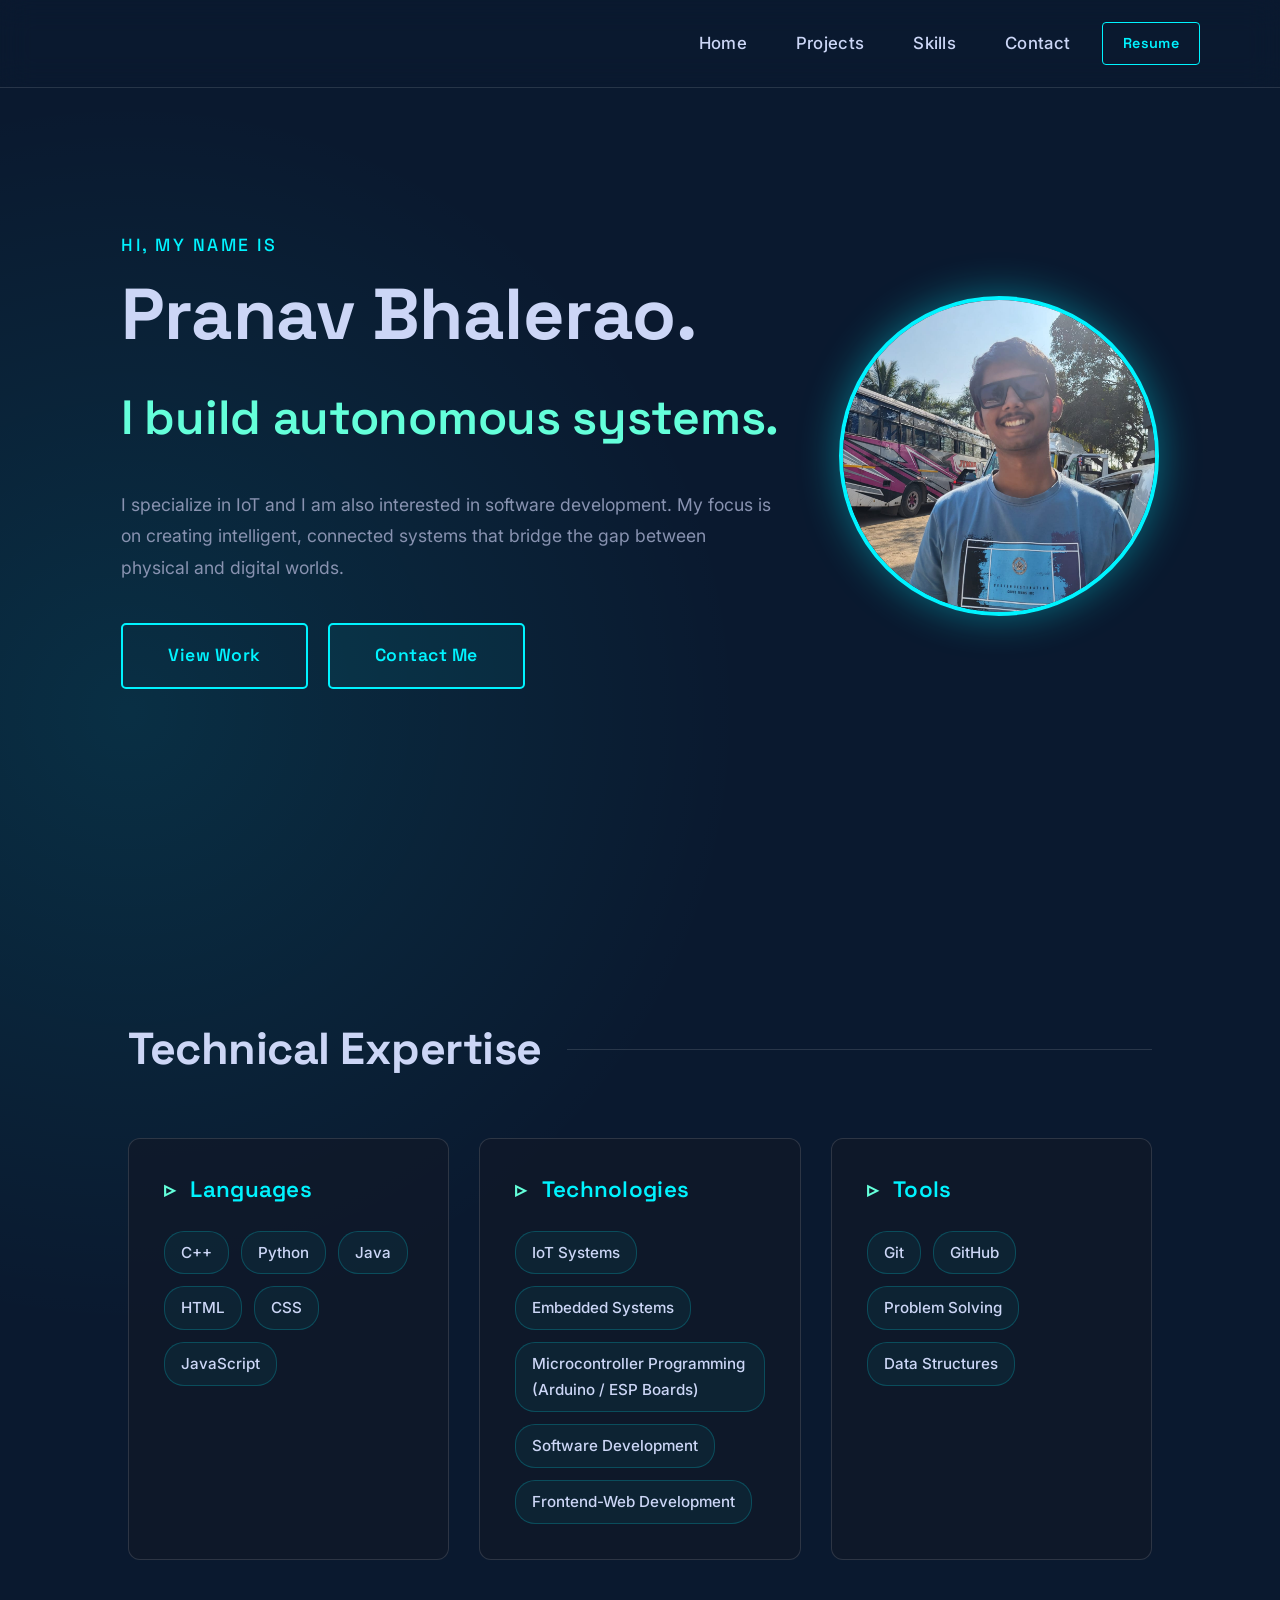
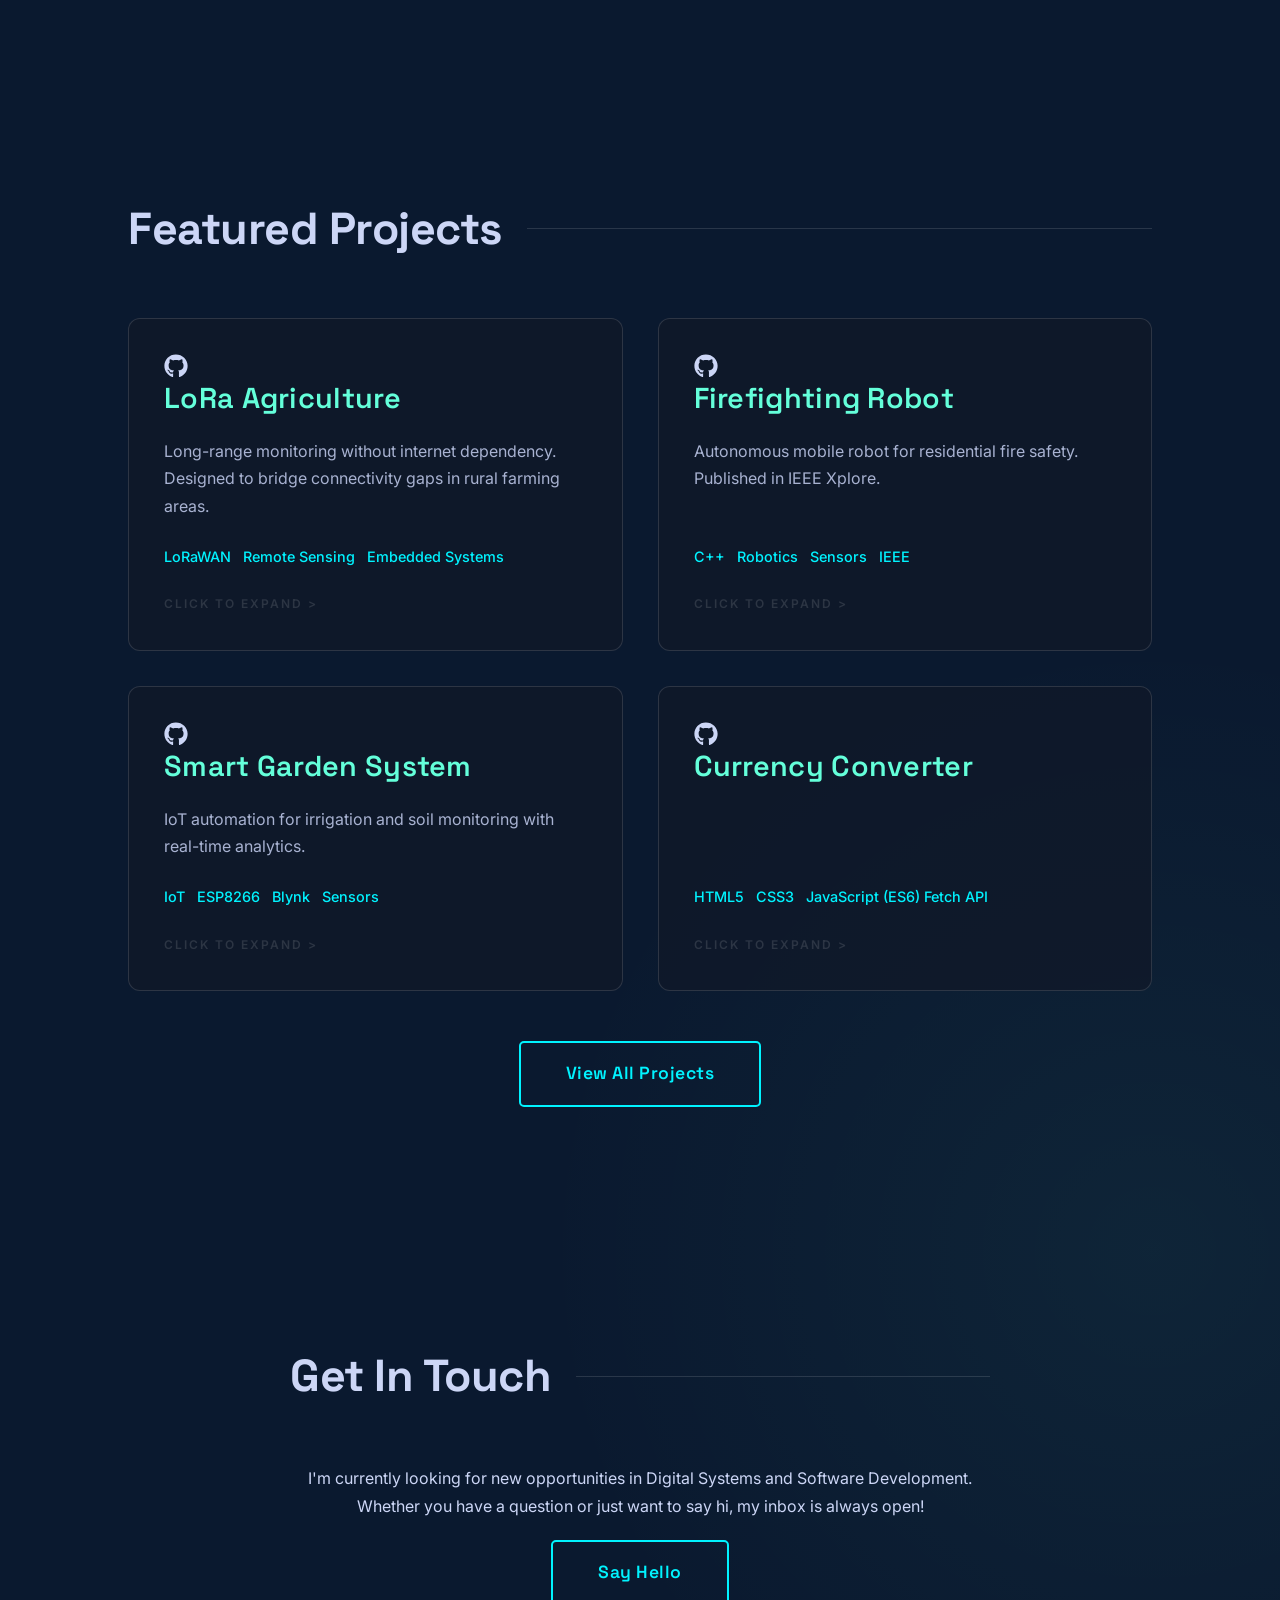
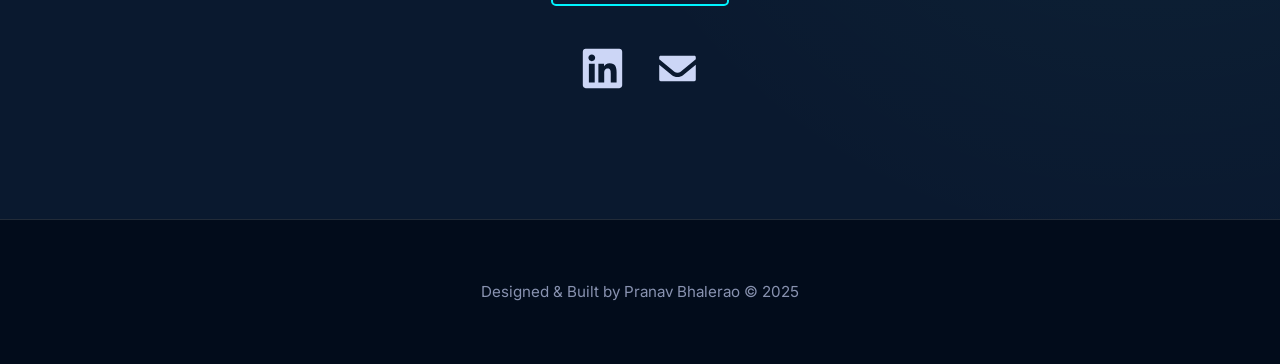
==== commit 32e762c6: "Added some changes" ====
--- a/index.html
+++ b/index.html
@@ -1,286 +1,509 @@
-<!DOCTYPE html>
+<!doctype html>
 <html lang="en">
-<head>
-    <meta charset="UTF-8">
-    <meta name="viewport" content="width=device-width, initial-scale=1.0">
+  <head>
+    <meta charset="UTF-8" />
+    <meta name="viewport" content="width=device-width, initial-scale=1.0" />
     <title>Pranav Bhalerao | Autonomous Systems & IoT Engineer</title>
     <!-- SEO Meta Tags -->
-    <meta name="description" content="Portfolio of Pranav Bhalerao, specializing in autonomous systems, IoT, and embedded engineering.">
+    <meta
+      name="description"
+      content="Portfolio of Pranav Bhalerao, specializing in autonomous systems, IoT, and embedded engineering."
+    />
     <!-- Fonts -->
-    <link href="https://fonts.googleapis.com/css2?family=Space+Grotesk:wght@400;500;600;700&family=Inter:wght@400;500;600;700&family=Share+Tech+Mono:wght@400;700&display=swap" rel="stylesheet">
+    <link
+      href="https://fonts.googleapis.com/css2?family=Space+Grotesk:wght@400;500;600;700&family=Inter:wght@400;500;600;700&family=Share+Tech+Mono:wght@400;700&display=swap"
+      rel="stylesheet"
+    />
     <!-- Styles -->
-    <link rel="stylesheet" href="styles.css">
-</head>
-<body>
-
+    <link rel="stylesheet" href="styles.css" />
+  </head>
+  <body>
     <nav>
-        <a href="#hero" class="logo"></a>
-        <div class="nav-tabs">
-            <a href="#hero" class="nav-link">Home</a>
-            <a href="projects.html" class="nav-link">Projects</a>
-            <a href="#skills" class="nav-link">Skills</a>
-            <a href="#contact" class="nav-link">Contact</a>
-            <a href="javascript:void(0)" class="btn-resume" onclick="handleResumeDownload()">Resume</a>
-        </div>
-        <button class="hamburger" id="hamburgerBtn" onclick="toggleMobileMenu()">
-            <span></span>
-            <span></span>
-            <span></span>
-        </button>
-        <div class="mobile-menu" id="mobileMenu">
-            <a href="#hero" class="mobile-nav-link" onclick="closeMobileMenu()">Home</a>
-            <a href="projects.html" class="mobile-nav-link" onclick="closeMobileMenu()">Projects</a>
-            <a href="#skills" class="mobile-nav-link" onclick="closeMobileMenu()">Skills</a>
-            <a href="#contact" class="mobile-nav-link" onclick="closeMobileMenu()">Contact</a>
-            <a href="javascript:void(0)" class="mobile-btn-resume" onclick="handleResumeDownload(); closeMobileMenu();">Resume</a>
-        </div>
+      <a href="#hero" class="logo"></a>
+      <div class="nav-tabs">
+        <a href="#hero" class="nav-link">Home</a>
+        <a href="projects.html" class="nav-link">Projects</a>
+        <a href="#skills" class="nav-link">Skills</a>
+        <a href="#contact" class="nav-link">Contact</a>
+        <a
+          href="javascript:void(0)"
+          class="btn-resume"
+          onclick="handleResumeDownload()"
+          >Resume</a
+        >
+      </div>
+      <button class="hamburger" id="hamburgerBtn" onclick="toggleMobileMenu()">
+        <span></span>
+        <span></span>
+        <span></span>
+      </button>
+      <div class="mobile-menu" id="mobileMenu">
+        <a href="#hero" class="mobile-nav-link" onclick="closeMobileMenu()"
+          >Home</a
+        >
+        <a
+          href="projects.html"
+          class="mobile-nav-link"
+          onclick="closeMobileMenu()"
+          >Projects</a
+        >
+        <a href="#skills" class="mobile-nav-link" onclick="closeMobileMenu()"
+          >Skills</a
+        >
+        <a href="#contact" class="mobile-nav-link" onclick="closeMobileMenu()"
+          >Contact</a
+        >
+        <a
+          href="javascript:void(0)"
+          class="mobile-btn-resume"
+          onclick="
+            handleResumeDownload();
+            closeMobileMenu();
+          "
+          >Resume</a
+        >
+      </div>
     </nav>
 
     <section id="hero" class="hero">
-        <div class="hero-text">
-            <h4>Hi, my name is</h4>
-            <h1>Pranav Bhalerao.</h1>
-            <span class="highlight">I build autonomous systems.</span>
-            <p>I specialize in IoT and I am also interested in software development. My focus is on creating intelligent, connected systems that bridge the gap between physical and digital worlds.</p>
-            <div style="display: flex; gap: 20px;">
-                <a href="projects.html" class="btn-main">View Work</a>
-                <a href="#contact" class="btn-main" style="background: rgba(0, 243, 255, 0.05);">Contact Me</a>
-            </div>
-        </div>
-        <div class="hero-img-container">
-            <img src="myimg.jpeg" alt="Pranav Bhalerao" class="profile-img">
-        </div>
+      <div class="hero-text">
+        <h4>Hi, my name is</h4>
+        <h1>Pranav Bhalerao.</h1>
+        <span class="highlight">I build autonomous systems.</span>
+        <p>
+          I specialize in IoT and I am also interested in software development.
+          My focus is on creating intelligent, connected systems that bridge the
+          gap between physical and digital worlds.
+        </p>
+        <div style="display: flex; gap: 20px">
+          <a href="projects.html" class="btn-main">View Work</a>
+          <a
+            href="#contact"
+            class="btn-main"
+            style="background: rgba(0, 243, 255, 0.05)"
+            >Contact Me</a
+          >
+        </div>
+      </div>
+      <div class="hero-img-container">
+        <img src="myimg.jpeg" alt="Pranav Bhalerao" class="profile-img" />
+      </div>
     </section>
 
     <section id="skills" class="section">
-        <div class="section-title">Technical Expertise</div>
-        <div class="skills-container">
-            <div class="skill-card">
-                <h3>Languages</h3>
-                <div class="skill-list">
-                    <span class="skill-tag">C++</span>
-                    <span class="skill-tag">Python</span>
-                    <span class="skill-tag">Java</span>
-                </div>
-            </div>
-            <div class="skill-card">
-                <h3>Technologies</h3>
-                <div class="skill-list">
-                    <span class="skill-tag">IoT Systems</span>
-                    <span class="skill-tag">Embedded Systems</span>
-                    <span class="skill-tag">Microcontroller Programming (Arduino / ESP Board)</span>
-                    <span class="skill-tag">Sensor Integration</span>
-                    <span class="skill-tag">Robotics</span>
-                </div>
-            </div>
-            <div class="skill-card">
-                <h3>Tools</h3>
-                <div class="skill-list">
-                    <span class="skill-tag">Git</span>
-                    <span class="skill-tag">GitHub</span>
-                    <span class="skill-tag">Problem Solving</span>
-                    <span class="skill-tag">Data Structures</span>
-                </div>
-            </div>
-        </div>
+      <div class="section-title">Technical Expertise</div>
+      <div class="skills-container">
+        <div class="skill-card">
+          <h3>Languages</h3>
+          <div class="skill-list">
+            <span class="skill-tag">C++</span>
+            <span class="skill-tag">Python</span>
+            <span class="skill-tag">Java</span>
+            <span class="skill-tag">HTML</span>
+            <span class="skill-tag">CSS</span>
+            <span class="skill-tag">JavaScript</span>
+          </div>
+        </div>
+        <div class="skill-card">
+          <h3>Technologies</h3>
+          <div class="skill-list">
+            <span class="skill-tag">IoT Systems</span>
+            <span class="skill-tag">Embedded Systems</span>
+            <span class="skill-tag"
+              >Microcontroller Programming (Arduino / ESP Boards)</span
+            >
+            <span class="skill-tag">Software Development</span>
+            <span class="skill-tag">Frontend-Web Development</span>
+          </div>
+        </div>
+        <div class="skill-card">
+          <h3>Tools</h3>
+          <div class="skill-list">
+            <span class="skill-tag">Git</span>
+            <span class="skill-tag">GitHub</span>
+            <span class="skill-tag">Problem Solving</span>
+            <span class="skill-tag">Data Structures</span>
+          </div>
+        </div>
+      </div>
     </section>
 
     <section id="projects" class="section">
-        <div class="section-title">Featured Projects</div>
-        
-        <div class="projects-grid">
-            
-            <div class="project-card" onclick="openModal('modal-lora')">
-                <div class="project-links">
-                    <a href="#" class="github-link" onclick="event.stopPropagation()">
-                        <svg xmlns="http://www.w3.org/2000/svg" viewBox="0 0 496 512" width="24" height="24" fill="currentColor"><path d="M165.9 397.4c0 2-2.3 3.6-5.2 3.6-3.3.3-5.6-1.3-5.6-3.6 0-2 2.3-3.6 5.2-3.6 3-.3 5.6 1.3 5.6 3.6zm-31.1-4.5c-.7 2 1.3 4.3 4.3 4.9 2.6 1 5.6 0 6.2-2s-1.3-4.3-4.3-5.2c-2.6-.7-5.5.3-6.2 2.3zm44.2-1.7c-2.9.7-4.9 2.6-4.6 4.9.3 2 2.9 3.3 5.9 2.6 2.9-.7 4.9-2.6 4.6-4.6-.3-1.9-3-3.2-5.9-2.9zM244.8 8C106.1 8 0 113.3 0 252c0 110.9 69.8 205.8 169.5 239.2 12.8 2.3 17.3-5.6 17.3-12.1 0-6.2-.3-40.4-.3-61.4 0 0-70 15-84.7-29.8 0 0-11.4-29.1-27.8-36.6 0 0-22.9-15.7 1.6-15.4 0 0 24.9 2 38.6 25.8 21.9 38.6 58.6 27.5 72.9 20.9 2.3-16 8.8-27.1 16-33.7-55.9-6.2-112.3-14.3-112.3-110.5 0-27.5 7.6-41.3 23.6-58.9-2.6-6.5-11.1-33.3 2.6-67.9 20.9-6.5 69 27 69 27 20-5.6 41.5-8.5 62.8-8.5s42.8 2.9 62.8 8.5c0 0 48.1-33.6 69-27 13.7 34.7 5.2 61.4 2.6 67.9 16 17.7 25.8 31.5 25.8 58.9 0 96.5-58.9 104.2-114.8 110.5 9.2 7.9 17 22.9 17 46.4 0 33.7-.3 75.4-.3 83.6 0 6.5 4.6 14.4 17.3 12.1C428.2 457.8 496 362.9 496 252 496 113.3 383.5 8 244.8 8zM97.2 352.9c-1.3 1-1 3.3.7 5.2 1.6 1.6 3.9 2.3 5.2 1 1.3-1 1-3.3-.7-5.2-1.6-1.6-3.9-2.3-5.2-1zm-10.8-8.1c-.7 1.3.3 2.9 2.3 3.9 1.6 1 3.6.7 4.3-.7.7-1.3-.3-2.9-2.3-3.9-2-.6-3.6-.3-4.3.7zm32.4 35.6c-1.6 1.3-1 4.3 1.3 6.2 2.3 2.3 5.2 2.6 6.5.7 1.3-1.3.7-4.3-1.3-6.2-2.2-2.3-5.2-2.6-6.5-.7zm-11.4-14.7c-1.6 1-1.6 3.6 0 5.9 1.6 2.3 4.3 3.3 5.6 2.3 1.6-1.3 1.6-3.9 0-6.2-1.4-2.3-4-3.3-5.6-2z"/></svg>
-                    </a>
-                </div>
-                <h3>LoRa Agriculture</h3>
-                <p>Long-range monitoring without internet dependency. Designed to bridge connectivity gaps in rural farming areas.</p>
-                <div class="tech-tags">
-                    <span>LoRaWAN</span> <span>Remote Sensing</span> <span>Embedded Systems</span>
-                </div>
-                <div class="click-hint">Click to expand ></div>
-            </div>
-
-            <div class="project-card" onclick="openModal('modal-fire')">
-                <div class="project-links">
-                    <a href="https://github.com/Pranav-Bhalerao13/Fire_Fighting_Robot.git" target="_blank" class="github-link" onclick="event.stopPropagation()">
-                        <svg xmlns="http://www.w3.org/2000/svg" viewBox="0 0 496 512" width="24" height="24" fill="currentColor"><path d="M165.9 397.4c0 2-2.3 3.6-5.2 3.6-3.3.3-5.6-1.3-5.6-3.6 0-2 2.3-3.6 5.2-3.6 3-.3 5.6 1.3 5.6 3.6zm-31.1-4.5c-.7 2 1.3 4.3 4.3 4.9 2.6 1 5.6 0 6.2-2s-1.3-4.3-4.3-5.2c-2.6-.7-5.5.3-6.2 2.3zm44.2-1.7c-2.9.7-4.9 2.6-4.6 4.9.3 2 2.9 3.3 5.9 2.6 2.9-.7 4.9-2.6 4.6-4.6-.3-1.9-3-3.2-5.9-2.9zM244.8 8C106.1 8 0 113.3 0 252c0 110.9 69.8 205.8 169.5 239.2 12.8 2.3 17.3-5.6 17.3-12.1 0-6.2-.3-40.4-.3-61.4 0 0-70 15-84.7-29.8 0 0-11.4-29.1-27.8-36.6 0 0-22.9-15.7 1.6-15.4 0 0 24.9 2 38.6 25.8 21.9 38.6 58.6 27.5 72.9 20.9 2.3-16 8.8-27.1 16-33.7-55.9-6.2-112.3-14.3-112.3-110.5 0-27.5 7.6-41.3 23.6-58.9-2.6-6.5-11.1-33.3 2.6-67.9 20.9-6.5 69 27 69 27 20-5.6 41.5-8.5 62.8-8.5s42.8 2.9 62.8 8.5c0 0 48.1-33.6 69-27 13.7 34.7 5.2 61.4 2.6 67.9 16 17.7 25.8 31.5 25.8 58.9 0 96.5-58.9 104.2-114.8 110.5 9.2 7.9 17 22.9 17 46.4 0 33.7-.3 75.4-.3 83.6 0 6.5 4.6 14.4 17.3 12.1C428.2 457.8 496 362.9 496 252 496 113.3 383.5 8 244.8 8zM97.2 352.9c-1.3 1-1 3.3.7 5.2 1.6 1.6 3.9 2.3 5.2 1 1.3-1 1-3.3-.7-5.2-1.6-1.6-3.9-2.3-5.2-1zm-10.8-8.1c-.7 1.3.3 2.9 2.3 3.9 1.6 1 3.6.7 4.3-.7.7-1.3-.3-2.9-2.3-3.9-2-.6-3.6-.3-4.3.7zm32.4 35.6c-1.6 1.3-1 4.3 1.3 6.2 2.3 2.3 5.2 2.6 6.5.7 1.3-1.3.7-4.3-1.3-6.2-2.2-2.3-5.2-2.6-6.5-.7zm-11.4-14.7c-1.6 1-1.6 3.6 0 5.9 1.6 2.3 4.3 3.3 5.6 2.3 1.6-1.3 1.6-3.9 0-6.2-1.4-2.3-4-3.3-5.6-2z"/></svg>
-                    </a>
-                </div>
-                <h3>Firefighting Robot</h3>
-                <p>Autonomous mobile robot for residential fire safety. Published in IEEE Xplore.</p>
-                <div class="tech-tags">
-                    <span>C++</span> <span>Robotics</span> <span>Sensors</span> <span>IEEE</span>
-                </div>
-                <div class="click-hint">Click to expand ></div>
-            </div>
-
-            <div class="project-card" onclick="openModal('modal-garden')">
-                <div class="project-links">
-                    <a href="https://github.com/Pranav-Bhalerao13/Smart_Gardening_System.git" target="_blank" class="github-link" onclick="event.stopPropagation()">
-                        <svg xmlns="http://www.w3.org/2000/svg" viewBox="0 0 496 512" width="24" height="24" fill="currentColor"><path d="M165.9 397.4c0 2-2.3 3.6-5.2 3.6-3.3.3-5.6-1.3-5.6-3.6 0-2 2.3-3.6 5.2-3.6 3-.3 5.6 1.3 5.6 3.6zm-31.1-4.5c-.7 2 1.3 4.3 4.3 4.9 2.6 1 5.6 0 6.2-2s-1.3-4.3-4.3-5.2c-2.6-.7-5.5.3-6.2 2.3zm44.2-1.7c-2.9.7-4.9 2.6-4.6 4.9.3 2 2.9 3.3 5.9 2.6 2.9-.7 4.9-2.6 4.6-4.6-.3-1.9-3-3.2-5.9-2.9zM244.8 8C106.1 8 0 113.3 0 252c0 110.9 69.8 205.8 169.5 239.2 12.8 2.3 17.3-5.6 17.3-12.1 0-6.2-.3-40.4-.3-61.4 0 0-70 15-84.7-29.8 0 0-11.4-29.1-27.8-36.6 0 0-22.9-15.7 1.6-15.4 0 0 24.9 2 38.6 25.8 21.9 38.6 58.6 27.5 72.9 20.9 2.3-16 8.8-27.1 16-33.7-55.9-6.2-112.3-14.3-112.3-110.5 0-27.5 7.6-41.3 23.6-58.9-2.6-6.5-11.1-33.3 2.6-67.9 20.9-6.5 69 27 69 27 20-5.6 41.5-8.5 62.8-8.5s42.8 2.9 62.8 8.5c0 0 48.1-33.6 69-27 13.7 34.7 5.2 61.4 2.6 67.9 16 17.7 25.8 31.5 25.8 58.9 0 96.5-58.9 104.2-114.8 110.5 9.2 7.9 17 22.9 17 46.4 0 33.7-.3 75.4-.3 83.6 0 6.5 4.6 14.4 17.3 12.1C428.2 457.8 496 362.9 496 252 496 113.3 383.5 8 244.8 8zM97.2 352.9c-1.3 1-1 3.3.7 5.2 1.6 1.6 3.9 2.3 5.2 1 1.3-1 1-3.3-.7-5.2-1.6-1.6-3.9-2.3-5.2-1zm-10.8-8.1c-.7 1.3.3 2.9 2.3 3.9 1.6 1 3.6.7 4.3-.7.7-1.3-.3-2.9-2.3-3.9-2-.6-3.6-.3-4.3.7zm32.4 35.6c-1.6 1.3-1 4.3 1.3 6.2 2.3 2.3 5.2 2.6 6.5.7 1.3-1.3.7-4.3-1.3-6.2-2.2-2.3-5.2-2.6-6.5-.7zm-11.4-14.7c-1.6 1-1.6 3.6 0 5.9 1.6 2.3 4.3 3.3 5.6 2.3 1.6-1.3 1.6-3.9 0-6.2-1.4-2.3-4-3.3-5.6-2z"/></svg>
-                    </a>
-                </div>
-                <h3>Smart Garden System</h3>
-                <p>IoT automation for irrigation and soil monitoring with real-time analytics.</p>
-                <div class="tech-tags">
-                    <span>IoT</span> <span>ESP8266</span> <span>Blynk</span> <span>Sensors</span>
-                </div>
-                <div class="click-hint">Click to expand ></div>
-            </div>
-
-            <div class="project-card" onclick="openModal('modal-weather')">
-                <div class="project-links">
-                    <a href="https://github.com/Pranav-Bhalerao13/Weather-App--Python.git" target="_blank" class="github-link" onclick="event.stopPropagation()">
-                        <svg xmlns="http://www.w3.org/2000/svg" viewBox="0 0 496 512" width="24" height="24" fill="currentColor"><path d="M165.9 397.4c0 2-2.3 3.6-5.2 3.6-3.3.3-5.6-1.3-5.6-3.6 0-2 2.3-3.6 5.2-3.6 3-.3 5.6 1.3 5.6 3.6zm-31.1-4.5c-.7 2 1.3 4.3 4.3 4.9 2.6 1 5.6 0 6.2-2s-1.3-4.3-4.3-5.2c-2.6-.7-5.5.3-6.2 2.3zm44.2-1.7c-2.9.7-4.9 2.6-4.6 4.9.3 2 2.9 3.3 5.9 2.6 2.9-.7 4.9-2.6 4.6-4.6-.3-1.9-3-3.2-5.9-2.9zM244.8 8C106.1 8 0 113.3 0 252c0 110.9 69.8 205.8 169.5 239.2 12.8 2.3 17.3-5.6 17.3-12.1 0-6.2-.3-40.4-.3-61.4 0 0-70 15-84.7-29.8 0 0-11.4-29.1-27.8-36.6 0 0-22.9-15.7 1.6-15.4 0 0 24.9 2 38.6 25.8 21.9 38.6 58.6 27.5 72.9 20.9 2.3-16 8.8-27.1 16-33.7-55.9-6.2-112.3-14.3-112.3-110.5 0-27.5 7.6-41.3 23.6-58.9-2.6-6.5-11.1-33.3 2.6-67.9 20.9-6.5 69 27 69 27 20-5.6 41.5-8.5 62.8-8.5s42.8 2.9 62.8 8.5c0 0 48.1-33.6 69-27 13.7 34.7 5.2 61.4 2.6 67.9 16 17.7 25.8 31.5 25.8 58.9 0 96.5-58.9 104.2-114.8 110.5 9.2 7.9 17 22.9 17 46.4 0 33.7-.3 75.4-.3 83.6 0 6.5 4.6 14.4 17.3 12.1C428.2 457.8 496 362.9 496 252 496 113.3 383.5 8 244.8 8zM97.2 352.9c-1.3 1-1 3.3.7 5.2 1.6 1.6 3.9 2.3 5.2 1 1.3-1 1-3.3-.7-5.2-1.6-1.6-3.9-2.3-5.2-1zm-10.8-8.1c-.7 1.3.3 2.9 2.3 3.9 1.6 1 3.6.7 4.3-.7.7-1.3-.3-2.9-2.3-3.9-2-.6-3.6-.3-4.3.7zm32.4 35.6c-1.6 1.3-1 4.3 1.3 6.2 2.3 2.3 5.2 2.6 6.5.7 1.3-1.3.7-4.3-1.3-6.2-2.2-2.3-5.2-2.6-6.5-.7zm-11.4-14.7c-1.6 1-1.6 3.6 0 5.9 1.6 2.3 4.3 3.3 5.6 2.3 1.6-1.3 1.6-3.9 0-6.2-1.4-2.3-4-3.3-5.6-2z"/></svg>
-                    </a>
-                </div>
-                <h3>Weather App</h3>
-                <p>Desktop GUI app using Python and Tkinter. Fetches real-time weather data via API.</p>
-                <div class="tech-tags">
-                    <span>Python</span> <span>Tkinter</span> <span>OpenWeather API</span>
-                </div>
-                <div class="click-hint">Click to expand ></div>
-            </div>
-
-        </div>
-        <div style="text-align: center; margin-top: 50px;">
-            <a href="projects.html" class="btn-main">View All Projects</a>
-        </div>
+      <div class="section-title">Featured Projects</div>
+
+      <div class="projects-grid">
+        <div class="project-card" onclick="openModal('modal-lora')">
+          <div class="project-links">
+            <a href="#" class="github-link" onclick="event.stopPropagation()">
+              <svg
+                xmlns="http://www.w3.org/2000/svg"
+                viewBox="0 0 496 512"
+                width="24"
+                height="24"
+                fill="currentColor"
+              >
+                <path
+                  d="M165.9 397.4c0 2-2.3 3.6-5.2 3.6-3.3.3-5.6-1.3-5.6-3.6 0-2 2.3-3.6 5.2-3.6 3-.3 5.6 1.3 5.6 3.6zm-31.1-4.5c-.7 2 1.3 4.3 4.3 4.9 2.6 1 5.6 0 6.2-2s-1.3-4.3-4.3-5.2c-2.6-.7-5.5.3-6.2 2.3zm44.2-1.7c-2.9.7-4.9 2.6-4.6 4.9.3 2 2.9 3.3 5.9 2.6 2.9-.7 4.9-2.6 4.6-4.6-.3-1.9-3-3.2-5.9-2.9zM244.8 8C106.1 8 0 113.3 0 252c0 110.9 69.8 205.8 169.5 239.2 12.8 2.3 17.3-5.6 17.3-12.1 0-6.2-.3-40.4-.3-61.4 0 0-70 15-84.7-29.8 0 0-11.4-29.1-27.8-36.6 0 0-22.9-15.7 1.6-15.4 0 0 24.9 2 38.6 25.8 21.9 38.6 58.6 27.5 72.9 20.9 2.3-16 8.8-27.1 16-33.7-55.9-6.2-112.3-14.3-112.3-110.5 0-27.5 7.6-41.3 23.6-58.9-2.6-6.5-11.1-33.3 2.6-67.9 20.9-6.5 69 27 69 27 20-5.6 41.5-8.5 62.8-8.5s42.8 2.9 62.8 8.5c0 0 48.1-33.6 69-27 13.7 34.7 5.2 61.4 2.6 67.9 16 17.7 25.8 31.5 25.8 58.9 0 96.5-58.9 104.2-114.8 110.5 9.2 7.9 17 22.9 17 46.4 0 33.7-.3 75.4-.3 83.6 0 6.5 4.6 14.4 17.3 12.1C428.2 457.8 496 362.9 496 252 496 113.3 383.5 8 244.8 8zM97.2 352.9c-1.3 1-1 3.3.7 5.2 1.6 1.6 3.9 2.3 5.2 1 1.3-1 1-3.3-.7-5.2-1.6-1.6-3.9-2.3-5.2-1zm-10.8-8.1c-.7 1.3.3 2.9 2.3 3.9 1.6 1 3.6.7 4.3-.7.7-1.3-.3-2.9-2.3-3.9-2-.6-3.6-.3-4.3.7zm32.4 35.6c-1.6 1.3-1 4.3 1.3 6.2 2.3 2.3 5.2 2.6 6.5.7 1.3-1.3.7-4.3-1.3-6.2-2.2-2.3-5.2-2.6-6.5-.7zm-11.4-14.7c-1.6 1-1.6 3.6 0 5.9 1.6 2.3 4.3 3.3 5.6 2.3 1.6-1.3 1.6-3.9 0-6.2-1.4-2.3-4-3.3-5.6-2z"
+                />
+              </svg>
+            </a>
+          </div>
+          <h3>LoRa Agriculture</h3>
+          <p>
+            Long-range monitoring without internet dependency. Designed to
+            bridge connectivity gaps in rural farming areas.
+          </p>
+          <div class="tech-tags">
+            <span>LoRaWAN</span> <span>Remote Sensing</span>
+            <span>Embedded Systems</span>
+          </div>
+          <div class="click-hint">Click to expand ></div>
+        </div>
+
+        <div class="project-card" onclick="openModal('modal-fire')">
+          <div class="project-links">
+            <a
+              href="https://github.com/Pranav-Bhalerao13/Fire_Fighting_Robot.git"
+              target="_blank"
+              class="github-link"
+              onclick="event.stopPropagation()"
+            >
+              <svg
+                xmlns="http://www.w3.org/2000/svg"
+                viewBox="0 0 496 512"
+                width="24"
+                height="24"
+                fill="currentColor"
+              >
+                <path
+                  d="M165.9 397.4c0 2-2.3 3.6-5.2 3.6-3.3.3-5.6-1.3-5.6-3.6 0-2 2.3-3.6 5.2-3.6 3-.3 5.6 1.3 5.6 3.6zm-31.1-4.5c-.7 2 1.3 4.3 4.3 4.9 2.6 1 5.6 0 6.2-2s-1.3-4.3-4.3-5.2c-2.6-.7-5.5.3-6.2 2.3zm44.2-1.7c-2.9.7-4.9 2.6-4.6 4.9.3 2 2.9 3.3 5.9 2.6 2.9-.7 4.9-2.6 4.6-4.6-.3-1.9-3-3.2-5.9-2.9zM244.8 8C106.1 8 0 113.3 0 252c0 110.9 69.8 205.8 169.5 239.2 12.8 2.3 17.3-5.6 17.3-12.1 0-6.2-.3-40.4-.3-61.4 0 0-70 15-84.7-29.8 0 0-11.4-29.1-27.8-36.6 0 0-22.9-15.7 1.6-15.4 0 0 24.9 2 38.6 25.8 21.9 38.6 58.6 27.5 72.9 20.9 2.3-16 8.8-27.1 16-33.7-55.9-6.2-112.3-14.3-112.3-110.5 0-27.5 7.6-41.3 23.6-58.9-2.6-6.5-11.1-33.3 2.6-67.9 20.9-6.5 69 27 69 27 20-5.6 41.5-8.5 62.8-8.5s42.8 2.9 62.8 8.5c0 0 48.1-33.6 69-27 13.7 34.7 5.2 61.4 2.6 67.9 16 17.7 25.8 31.5 25.8 58.9 0 96.5-58.9 104.2-114.8 110.5 9.2 7.9 17 22.9 17 46.4 0 33.7-.3 75.4-.3 83.6 0 6.5 4.6 14.4 17.3 12.1C428.2 457.8 496 362.9 496 252 496 113.3 383.5 8 244.8 8zM97.2 352.9c-1.3 1-1 3.3.7 5.2 1.6 1.6 3.9 2.3 5.2 1 1.3-1 1-3.3-.7-5.2-1.6-1.6-3.9-2.3-5.2-1zm-10.8-8.1c-.7 1.3.3 2.9 2.3 3.9 1.6 1 3.6.7 4.3-.7.7-1.3-.3-2.9-2.3-3.9-2-.6-3.6-.3-4.3.7zm32.4 35.6c-1.6 1.3-1 4.3 1.3 6.2 2.3 2.3 5.2 2.6 6.5.7 1.3-1.3.7-4.3-1.3-6.2-2.2-2.3-5.2-2.6-6.5-.7zm-11.4-14.7c-1.6 1-1.6 3.6 0 5.9 1.6 2.3 4.3 3.3 5.6 2.3 1.6-1.3 1.6-3.9 0-6.2-1.4-2.3-4-3.3-5.6-2z"
+                />
+              </svg>
+            </a>
+          </div>
+          <h3>Firefighting Robot</h3>
+          <p>
+            Autonomous mobile robot for residential fire safety. Published in
+            IEEE Xplore.
+          </p>
+          <div class="tech-tags">
+            <span>C++</span> <span>Robotics</span> <span>Sensors</span>
+            <span>IEEE</span>
+          </div>
+          <div class="click-hint">Click to expand ></div>
+        </div>
+
+        <div class="project-card" onclick="openModal('modal-garden')">
+          <div class="project-links">
+            <a
+              href="https://github.com/Pranav-Bhalerao13/Smart_Gardening_System.git"
+              target="_blank"
+              class="github-link"
+              onclick="event.stopPropagation()"
+            >
+              <svg
+                xmlns="http://www.w3.org/2000/svg"
+                viewBox="0 0 496 512"
+                width="24"
+                height="24"
+                fill="currentColor"
+              >
+                <path
+                  d="M165.9 397.4c0 2-2.3 3.6-5.2 3.6-3.3.3-5.6-1.3-5.6-3.6 0-2 2.3-3.6 5.2-3.6 3-.3 5.6 1.3 5.6 3.6zm-31.1-4.5c-.7 2 1.3 4.3 4.3 4.9 2.6 1 5.6 0 6.2-2s-1.3-4.3-4.3-5.2c-2.6-.7-5.5.3-6.2 2.3zm44.2-1.7c-2.9.7-4.9 2.6-4.6 4.9.3 2 2.9 3.3 5.9 2.6 2.9-.7 4.9-2.6 4.6-4.6-.3-1.9-3-3.2-5.9-2.9zM244.8 8C106.1 8 0 113.3 0 252c0 110.9 69.8 205.8 169.5 239.2 12.8 2.3 17.3-5.6 17.3-12.1 0-6.2-.3-40.4-.3-61.4 0 0-70 15-84.7-29.8 0 0-11.4-29.1-27.8-36.6 0 0-22.9-15.7 1.6-15.4 0 0 24.9 2 38.6 25.8 21.9 38.6 58.6 27.5 72.9 20.9 2.3-16 8.8-27.1 16-33.7-55.9-6.2-112.3-14.3-112.3-110.5 0-27.5 7.6-41.3 23.6-58.9-2.6-6.5-11.1-33.3 2.6-67.9 20.9-6.5 69 27 69 27 20-5.6 41.5-8.5 62.8-8.5s42.8 2.9 62.8 8.5c0 0 48.1-33.6 69-27 13.7 34.7 5.2 61.4 2.6 67.9 16 17.7 25.8 31.5 25.8 58.9 0 96.5-58.9 104.2-114.8 110.5 9.2 7.9 17 22.9 17 46.4 0 33.7-.3 75.4-.3 83.6 0 6.5 4.6 14.4 17.3 12.1C428.2 457.8 496 362.9 496 252 496 113.3 383.5 8 244.8 8zM97.2 352.9c-1.3 1-1 3.3.7 5.2 1.6 1.6 3.9 2.3 5.2 1 1.3-1 1-3.3-.7-5.2-1.6-1.6-3.9-2.3-5.2-1zm-10.8-8.1c-.7 1.3.3 2.9 2.3 3.9 1.6 1 3.6.7 4.3-.7.7-1.3-.3-2.9-2.3-3.9-2-.6-3.6-.3-4.3.7zm32.4 35.6c-1.6 1.3-1 4.3 1.3 6.2 2.3 2.3 5.2 2.6 6.5.7 1.3-1.3.7-4.3-1.3-6.2-2.2-2.3-5.2-2.6-6.5-.7zm-11.4-14.7c-1.6 1-1.6 3.6 0 5.9 1.6 2.3 4.3 3.3 5.6 2.3 1.6-1.3 1.6-3.9 0-6.2-1.4-2.3-4-3.3-5.6-2z"
+                />
+              </svg>
+            </a>
+          </div>
+          <h3>Smart Garden System</h3>
+          <p>
+            IoT automation for irrigation and soil monitoring with real-time
+            analytics.
+          </p>
+          <div class="tech-tags">
+            <span>IoT</span> <span>ESP8266</span> <span>Blynk</span>
+            <span>Sensors</span>
+          </div>
+          <div class="click-hint">Click to expand ></div>
+        </div>
+
+        <div class="project-card" onclick="openModal('modal-weather')">
+          <div class="project-links">
+            <a
+              href="https://github.com/Pranav-Bhalerao13/Currency-Converter-using-fetchAPI"
+              target="_blank"
+              class="github-link"
+              onclick="event.stopPropagation()"
+            >
+              <svg
+                xmlns="http://www.w3.org/2000/svg"
+                viewBox="0 0 496 512"
+                width="24"
+                height="24"
+                fill="currentColor"
+              >
+                <path
+                  d="M165.9 397.4c0 2-2.3 3.6-5.2 3.6-3.3.3-5.6-1.3-5.6-3.6 0-2 2.3-3.6 5.2-3.6 3-.3 5.6 1.3 5.6 3.6zm-31.1-4.5c-.7 2 1.3 4.3 4.3 4.9 2.6 1 5.6 0 6.2-2s-1.3-4.3-4.3-5.2c-2.6-.7-5.5.3-6.2 2.3zm44.2-1.7c-2.9.7-4.9 2.6-4.6 4.9.3 2 2.9 3.3 5.9 2.6 2.9-.7 4.9-2.6 4.6-4.6-.3-1.9-3-3.2-5.9-2.9zM244.8 8C106.1 8 0 113.3 0 252c0 110.9 69.8 205.8 169.5 239.2 12.8 2.3 17.3-5.6 17.3-12.1 0-6.2-.3-40.4-.3-61.4 0 0-70 15-84.7-29.8 0 0-11.4-29.1-27.8-36.6 0 0-22.9-15.7 1.6-15.4 0 0 24.9 2 38.6 25.8 21.9 38.6 58.6 27.5 72.9 20.9 2.3-16 8.8-27.1 16-33.7-55.9-6.2-112.3-14.3-112.3-110.5 0-27.5 7.6-41.3 23.6-58.9-2.6-6.5-11.1-33.3 2.6-67.9 20.9-6.5 69 27 69 27 20-5.6 41.5-8.5 62.8-8.5s42.8 2.9 62.8 8.5c0 0 48.1-33.6 69-27 13.7 34.7 5.2 61.4 2.6 67.9 16 17.7 25.8 31.5 25.8 58.9 0 96.5-58.9 104.2-114.8 110.5 9.2 7.9 17 22.9 17 46.4 0 33.7-.3 75.4-.3 83.6 0 6.5 4.6 14.4 17.3 12.1C428.2 457.8 496 362.9 496 252 496 113.3 383.5 8 244.8 8zM97.2 352.9c-1.3 1-1 3.3.7 5.2 1.6 1.6 3.9 2.3 5.2 1 1.3-1 1-3.3-.7-5.2-1.6-1.6-3.9-2.3-5.2-1zm-10.8-8.1c-.7 1.3.3 2.9 2.3 3.9 1.6 1 3.6.7 4.3-.7.7-1.3-.3-2.9-2.3-3.9-2-.6-3.6-.3-4.3.7zm32.4 35.6c-1.6 1.3-1 4.3 1.3 6.2 2.3 2.3 5.2 2.6 6.5.7 1.3-1.3.7-4.3-1.3-6.2-2.2-2.3-5.2-2.6-6.5-.7zm-11.4-14.7c-1.6 1-1.6 3.6 0 5.9 1.6 2.3 4.3 3.3 5.6 2.3 1.6-1.3 1.6-3.9 0-6.2-1.4-2.3-4-3.3-5.6-2z"
+                />
+              </svg>
+            </a>
+          </div>
+          <h3>Currency Converter</h3>
+          <p></p>
+          <div class="tech-tags">
+            <span>HTML5</span>
+            <span>CSS3</span>
+            <span>JavaScript (ES6) Fetch API</span>
+          </div>
+          <div class="click-hint">Click to expand ></div>
+        </div>
+      </div>
+      <div style="text-align: center; margin-top: 50px">
+        <a href="projects.html" class="btn-main">View All Projects</a>
+      </div>
     </section>
 
     <section id="contact" class="section">
-        <div class="contact-content">
-            <div class="section-title" style="justify-content: center;">Get In Touch</div>
-            <p>I'm currently looking for new opportunities in Embedded Systems and Software Development. Whether you have a question or just want to say hi, my inbox is always open!</p>
-            <a href="mailto:pranavbhalerao1312@gmail.com" class="btn-main" style="margin-top: 20px;">Say Hello</a>
-            
-            <div class="contact-links">
-                <a href="https://www.linkedin.com/in/pranav-bhalerao-781696345/" target="_blank" aria-label="LinkedIn">
-                    <svg xmlns="http://www.w3.org/2000/svg" viewBox="0 0 448 512" class="contact-icon"><path d="M416 32H31.9C14.3 32 0 46.5 0 64.3v383.4C0 465.5 14.3 480 31.9 480H416c17.6 0 32-14.5 32-32.3V64.3c0-17.8-14.4-32.3-32-32.3zM135.4 416H69V202.2h66.5V416zm-33.2-243c-21.3 0-38.5-17.3-38.5-38.5S80.9 96 102.2 96c21.2 0 38.5 17.3 38.5 38.5 0 21.3-17.2 38.5-38.5 38.5zm282.1 243h-66.4V312c0-24.8-.5-56.7-34.5-56.7-34.6 0-39.9 27-39.9 54.9V416h-66.4V202.2h63.7v29.2h.9c8.9-16.8 30.6-34.5 62.9-34.5 67.2 0 79.7 44.3 79.7 101.9V416z"/></svg>
-                </a>
-                <a href="mailto:pranavbhalerao1312@gmail.com" aria-label="Email">
-                    <svg xmlns="http://www.w3.org/2000/svg" viewBox="0 0 512 512" class="contact-icon"><path d="M64 112c-8.8 0-16 7.2-16 16v22.1L220.5 291.7c20.7 17 50.4 17 71.1 0L464 150.1V128c0-8.8-7.2-16-16-16H64zM48 212.2V384c0 8.8 7.2 16 16 16H448c8.8 0 16-7.2 16-16V212.2L322 328.8c-38.4 31.5-93.7 31.5-132 0L48 212.2z"/></svg>
-                </a>
-            </div>
-        </div>
+      <div class="contact-content">
+        <div class="section-title" style="justify-content: center">
+          Get In Touch
+        </div>
+        <p>
+          I'm currently looking for new opportunities in Digital Systems and
+          Software Development. Whether you have a question or just want to say
+          hi, my inbox is always open!
+        </p>
+        <a
+          href="mailto:pranavbhalerao1312@gmail.com"
+          class="btn-main"
+          style="margin-top: 20px"
+          >Say Hello</a
+        >
+
+        <div class="contact-links">
+          <a
+            href="https://www.linkedin.com/in/pranav-bhalerao-781696345/"
+            target="_blank"
+            aria-label="LinkedIn"
+          >
+            <svg
+              xmlns="http://www.w3.org/2000/svg"
+              viewBox="0 0 448 512"
+              class="contact-icon"
+            >
+              <path
+                d="M416 32H31.9C14.3 32 0 46.5 0 64.3v383.4C0 465.5 14.3 480 31.9 480H416c17.6 0 32-14.5 32-32.3V64.3c0-17.8-14.4-32.3-32-32.3zM135.4 416H69V202.2h66.5V416zm-33.2-243c-21.3 0-38.5-17.3-38.5-38.5S80.9 96 102.2 96c21.2 0 38.5 17.3 38.5 38.5 0 21.3-17.2 38.5-38.5 38.5zm282.1 243h-66.4V312c0-24.8-.5-56.7-34.5-56.7-34.6 0-39.9 27-39.9 54.9V416h-66.4V202.2h63.7v29.2h.9c8.9-16.8 30.6-34.5 62.9-34.5 67.2 0 79.7 44.3 79.7 101.9V416z"
+              />
+            </svg>
+          </a>
+          <a href="mailto:pranavbhalerao1312@gmail.com" aria-label="Email">
+            <svg
+              xmlns="http://www.w3.org/2000/svg"
+              viewBox="0 0 512 512"
+              class="contact-icon"
+            >
+              <path
+                d="M64 112c-8.8 0-16 7.2-16 16v22.1L220.5 291.7c20.7 17 50.4 17 71.1 0L464 150.1V128c0-8.8-7.2-16-16-16H64zM48 212.2V384c0 8.8 7.2 16 16 16H448c8.8 0 16-7.2 16-16V212.2L322 328.8c-38.4 31.5-93.7 31.5-132 0L48 212.2z"
+              />
+            </svg>
+          </a>
+        </div>
+      </div>
     </section>
 
     <footer>
-        <p>Designed & Built by Pranav Bhalerao &copy; 2025</p>
+      <p>Designed & Built by Pranav Bhalerao &copy; 2025</p>
     </footer>
 
     <!-- Modals -->
     <div id="modal-lora" class="modal-overlay">
-        <div class="modal-content">
-            <span class="close-btn" onclick="closeModal('modal-lora')">&times;</span>
-            <div class="modal-body">
-                <h2>LoRa-Based Remote Agriculture</h2>
-                <hr style="border: 0; border-top: 1px solid var(--glass-border); margin: 15px 0;">
-                
-                <h4>The Challenge</h4>
-                <p>Remote agricultural fields often lack Wi-Fi or cellular coverage, making standard IoT monitoring impossible for deep-field management.</p>
-                
-                <h4>The Innovation</h4>
-                <p>Used LoRa (Long Range) communication technology to transmit sensor data over kilometers without needing the internet. The system involves a Transmitter Node in the field and a Receiver Node at the base station.</p>
-
-                <h4>Skills Demonstrated</h4>
-                <ul>
-                    <li>Wireless Communication Protocols (LoRaWAN)</li>
-                    <li>Low-power embedded design</li>
-                    <li>System Architecture and Data Handling</li>
-                </ul>
-            </div>
-        </div>
+      <div class="modal-content">
+        <span class="close-btn" onclick="closeModal('modal-lora')"
+          >&times;</span
+        >
+        <div class="modal-body">
+          <h2>LoRa-Based Remote Agriculture</h2>
+          <hr
+            style="
+              border: 0;
+              border-top: 1px solid var(--glass-border);
+              margin: 15px 0;
+            "
+          />
+
+          <h4>The Challenge</h4>
+          <p>
+            Remote agricultural fields often lack Wi-Fi or cellular coverage,
+            making standard IoT monitoring impossible for deep-field management.
+          </p>
+
+          <h4>The Innovation</h4>
+          <p>
+            Used LoRa (Long Range) communication technology to transmit sensor
+            data over kilometers without needing the internet. The system
+            involves a Transmitter Node in the field and a Receiver Node at the
+            base station.
+          </p>
+
+          <h4>Skills Demonstrated</h4>
+          <ul>
+            <li>Wireless Communication Protocols (LoRaWAN)</li>
+            <li>Low-power embedded design</li>
+            <li>System Architecture and Data Handling</li>
+          </ul>
+        </div>
+      </div>
     </div>
 
     <div id="modal-fire" class="modal-overlay">
-        <div class="modal-content">
-            <span class="close-btn" onclick="closeModal('modal-fire')">&times;</span>
-            <div class="modal-body">
-                <h2>Autonomous Firefighting Robot</h2>
-                <p><strong>Published IEEE Xplore | Presented at ICEAMST 2025</strong></p>
-                <hr style="border: 0; border-top: 1px solid var(--glass-border); margin: 15px 0;">
-                
-                <h4>Problem Statement</h4>
-                <p>Traditional firefighting systems are expensive and require human intervention. Small residential fires need a quick, autonomous response to prevent escalation.</p>
-                
-                <h4>Solution</h4>
-                <p>Designed a compact mobile robot that navigates confined spaces, detects fire via thermal/IR sensors, and activates a suppression mechanism automatically.</p>
-
-                <h4>Key Outcomes</h4>
-                <ul>
-                    <li>Successfully built and tested working prototype.</li>
-                    <li>Reduced response time in simulated fire tests.</li>
-                    <li>Research paper peer-reviewed and published in IEEE.</li>
-                </ul>
-            </div>
-        </div>
+      <div class="modal-content">
+        <span class="close-btn" onclick="closeModal('modal-fire')"
+          >&times;</span
+        >
+        <div class="modal-body">
+          <h2>Autonomous Firefighting Robot</h2>
+          <p>
+            <strong>Published IEEE Xplore | Presented at ICEAMST 2025</strong>
+          </p>
+          <hr
+            style="
+              border: 0;
+              border-top: 1px solid var(--glass-border);
+              margin: 15px 0;
+            "
+          />
+
+          <h4>Problem Statement</h4>
+          <p>
+            Traditional firefighting systems are expensive and require human
+            intervention. Small residential fires need a quick, autonomous
+            response to prevent escalation.
+          </p>
+
+          <h4>Solution</h4>
+          <p>
+            Designed a compact mobile robot that navigates confined spaces,
+            detects fire via thermal/IR sensors, and activates a suppression
+            mechanism automatically.
+          </p>
+
+          <h4>Key Outcomes</h4>
+          <ul>
+            <li>Successfully built and tested working prototype.</li>
+            <li>Reduced response time in simulated fire tests.</li>
+            <li>Research paper peer-reviewed and published in IEEE.</li>
+          </ul>
+        </div>
+      </div>
     </div>
 
     <div id="modal-garden" class="modal-overlay">
-        <div class="modal-content">
-            <span class="close-btn" onclick="closeModal('modal-garden')">&times;</span>
-            <div class="modal-body">
-                <h2>Smart Garden Automated System</h2>
-                <hr style="border: 0; border-top: 1px solid var(--glass-border); margin: 15px 0;">
-                
-                <h4>Overview</h4>
-                <p>An IoT-based automation project designed to monitor environmental conditions and automate irrigation for plants to reduce water wastage and improve yield.</p>
-                
-                <h4>Hardware Used</h4>
-                <ul>
-                    <li>ESP8266 Microcontroller</li>
-                    <li>Soil Moisture Sensor & DHT11 (Temp/Humidity)</li>
-                    <li>Submersible Water Pumps & Relays</li>
-                </ul>
-
-                <h4>Features</h4>
-                <p>Real-time dashboard via Blynk, auto-shutoff for water conservation, and hardware LCD status display for local monitoring.</p>
-            </div>
-        </div>
+      <div class="modal-content">
+        <span class="close-btn" onclick="closeModal('modal-garden')"
+          >&times;</span
+        >
+        <div class="modal-body">
+          <h2>Smart Garden Automated System</h2>
+          <hr
+            style="
+              border: 0;
+              border-top: 1px solid var(--glass-border);
+              margin: 15px 0;
+            "
+          />
+
+          <h4>Overview</h4>
+          <p>
+            An IoT-based automation project designed to monitor environmental
+            conditions and automate irrigation for plants to reduce water
+            wastage and improve yield.
+          </p>
+
+          <h4>Hardware Used</h4>
+          <ul>
+            <li>ESP8266 Microcontroller</li>
+            <li>Soil Moisture Sensor & DHT11 (Temp/Humidity)</li>
+            <li>Submersible Water Pumps & Relays</li>
+          </ul>
+
+          <h4>Features</h4>
+          <p>
+            Real-time dashboard via Blynk, auto-shutoff for water conservation,
+            and hardware LCD status display for local monitoring.
+          </p>
+        </div>
+      </div>
     </div>
 
     <div id="modal-weather" class="modal-overlay">
-        <div class="modal-content">
-            <span class="close-btn" onclick="closeModal('modal-weather')">&times;</span>
-            <div class="modal-body">
-                <h2>Weather App (Python + Tkinter)</h2>
-                <hr style="border: 0; border-top: 1px solid var(--glass-border); margin: 15px 0;">
-                
-                <h4>Overview</h4>
-                <p>A desktop application developed in Python that provides real-time weather information for any city using the OpenWeatherMap API.</p>
-                
-                <h4>Key Features</h4>
-                <ul>
-                    <li>Fetches current temperature, humidity, and weather conditions.</li>
-                    <li>Clean and user-friendly GUI built with Tkinter.</li>
-                    <li>Error handling for invalid city names or network issues.</li>
-                    <li>Visual icons representing weather states (Sunny, Cloudy, Rainy, etc.).</li>
-                </ul>
-
-                <h4>Development Process</h4>
-                <p>Focused on API integration, JSON parsing, and creating a responsive GUI that works smoothly on different screen resolutions.</p>
-            </div>
-        </div>
+      <div class="modal-content">
+        <span class="close-btn" onclick="closeModal('modal-weather')"
+          >&times;</span
+        >
+        <div class="modal-body">
+          <h2>Currency Converter (HTML + CSS + JavaScript)</h2>
+          <hr
+            style="
+              border: 0;
+              border-top: 1px solid var(--glass-border);
+              margin: 15px 0;
+            "
+          />
+
+          <h4>Overview</h4>
+          <p>
+            A responsive web application that converts currencies in real time
+            using live exchange rates fetched from the ExchangeRate API. The
+            application allows users to select currencies from dropdown menus
+            with country flags and instantly view accurate conversion results.
+          </p>
+
+          <h4>Key Features</h4>
+          <ul>
+            <li>
+              Fetches real-time exchange rates using the ExchangeRate API.
+            </li>
+            <li>
+              Supports conversion between multiple international currencies.
+            </li>
+            <li>
+              Interactive currency selection with dynamically updated country
+              flags.
+            </li>
+            <li>
+              Responsive and user-friendly interface for desktop and mobile
+              devices.
+            </li>
+          </ul>
+
+          <h4>Development Process</h4>
+          <p>
+            Focused on integrating REST APIs using JavaScript's Fetch API,
+            parsing JSON responses, dynamically updating the DOM, and creating a
+            responsive user interface with HTML and CSS. Implemented
+            asynchronous programming techniques to ensure smooth user experience
+            without page reloads.
+          </p>
+        </div>
+      </div>
     </div>
 
     <!-- Confirmation Dialog -->
     <div id="confirmOverlay" class="confirm-overlay">
-        <div class="confirm-box">
-            <h3>Download Resume?</h3>
-            <p>Do you want to download the resume of Pranav Bhalerao?</p>
-            <div class="confirm-buttons">
-                <button class="btn-confirm yes" onclick="downloadResume()">Yes, Download</button>
-                <button class="btn-confirm no" onclick="closeConfirm()">No, Cancel</button>
-            </div>
-        </div>
+      <div class="confirm-box">
+        <h3>Download Resume?</h3>
+        <p>Do you want to download the resume of Pranav Bhalerao?</p>
+        <div class="confirm-buttons">
+          <button class="btn-confirm yes" onclick="downloadResume()">
+            Yes, Download
+          </button>
+          <button class="btn-confirm no" onclick="closeConfirm()">
+            No, Cancel
+          </button>
+        </div>
+      </div>
     </div>
 
     <!-- Scripts -->
     <script src="script.js"></script>
-</body>
-</html>+  </body>
+</html>
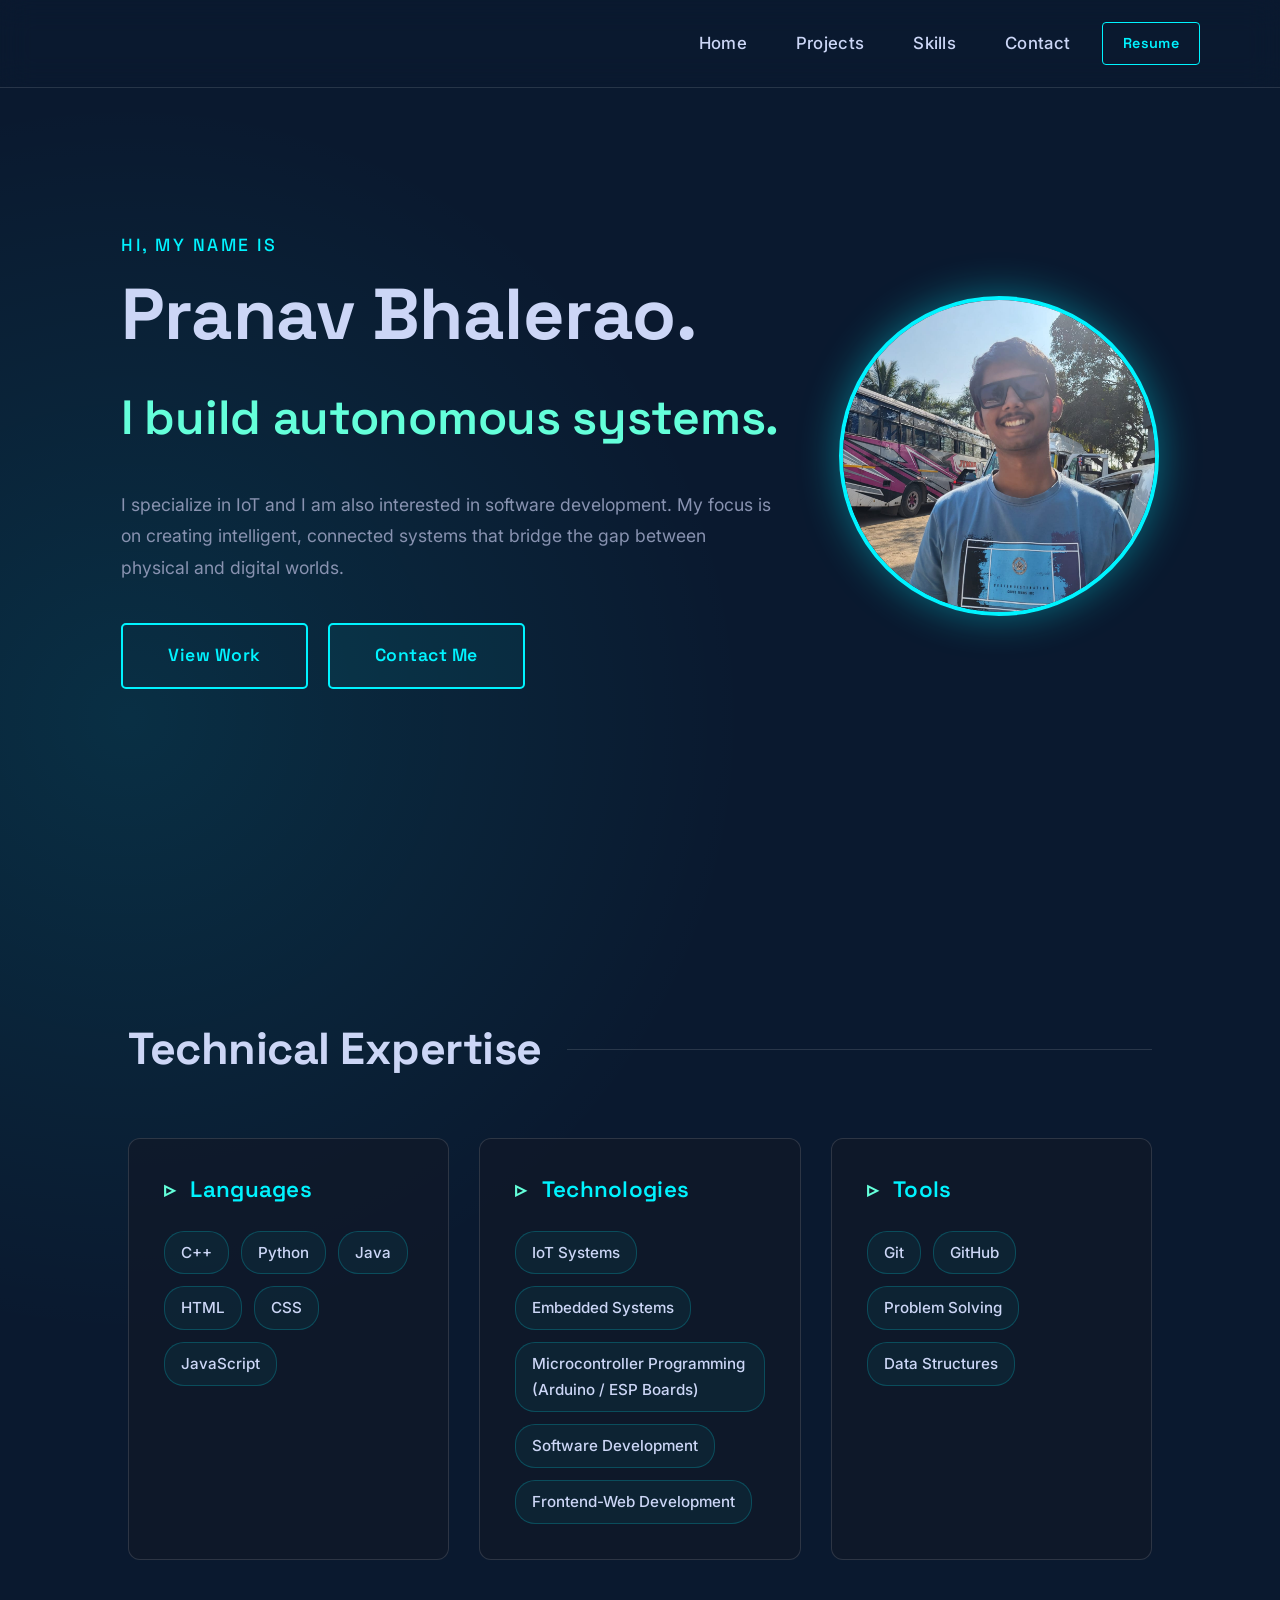
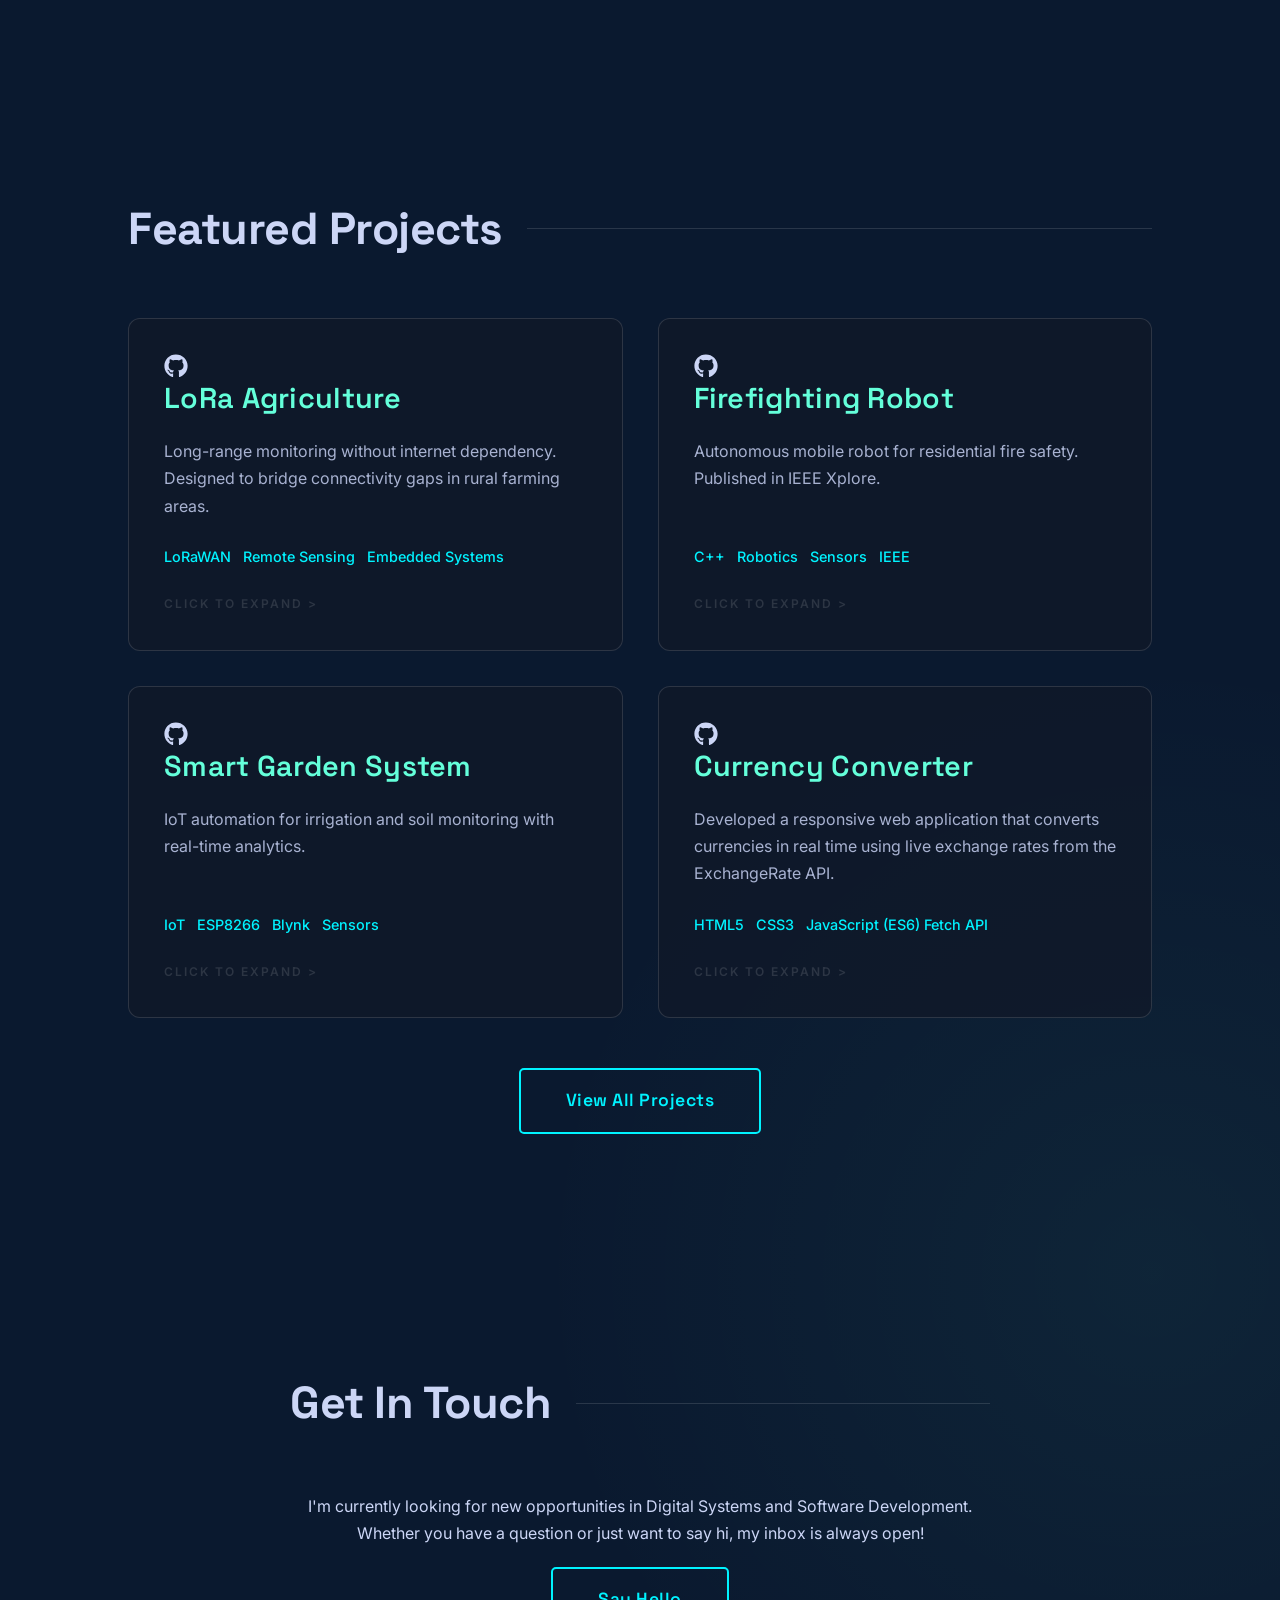
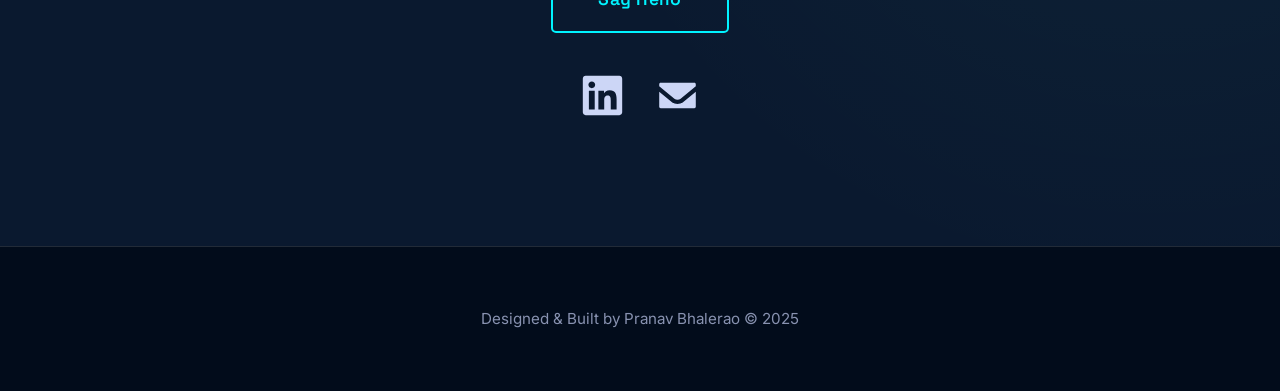
==== commit 4fcf381a: "More changes" ====
--- a/index.html
+++ b/index.html
@@ -248,7 +248,10 @@
             </a>
           </div>
           <h3>Currency Converter</h3>
-          <p></p>
+          <p>
+            Developed a responsive web application that converts currencies in
+            real time using live exchange rates from the ExchangeRate API.
+          </p>
           <div class="tech-tags">
             <span>HTML5</span>
             <span>CSS3</span>
